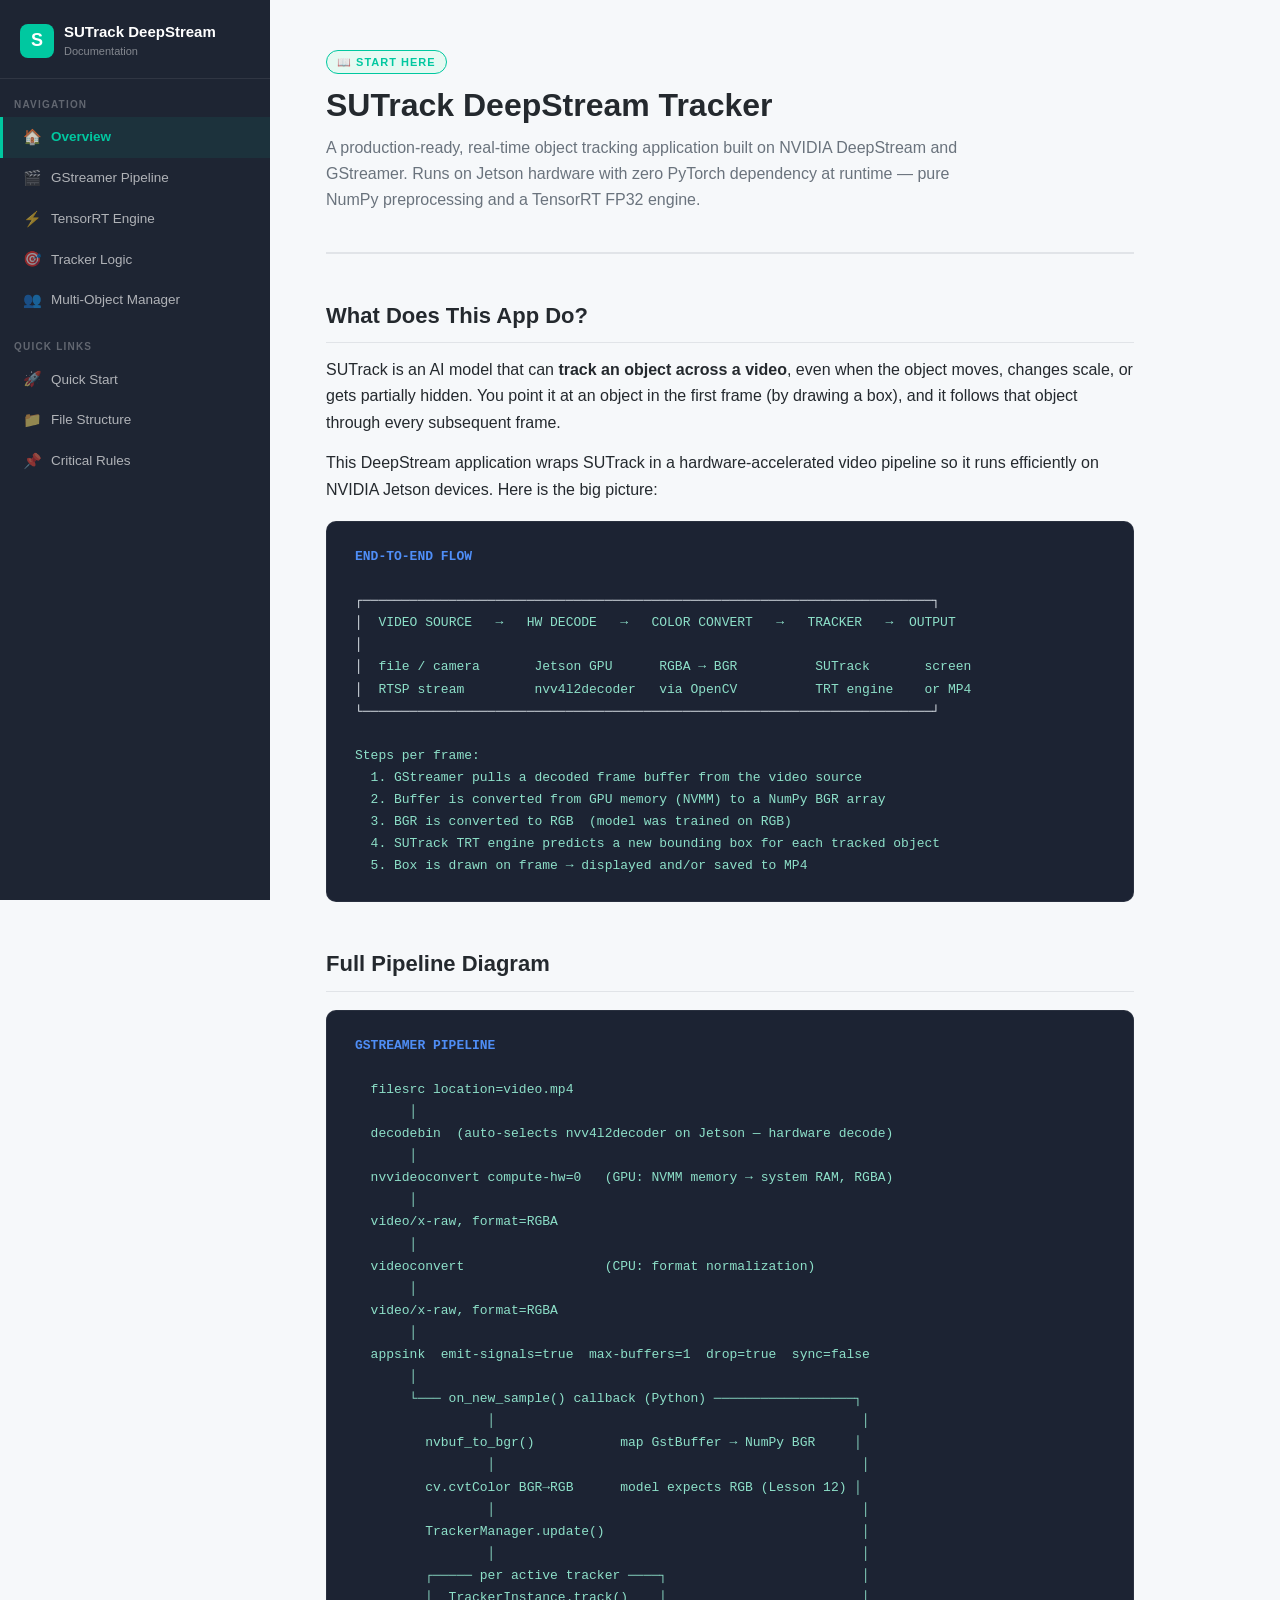
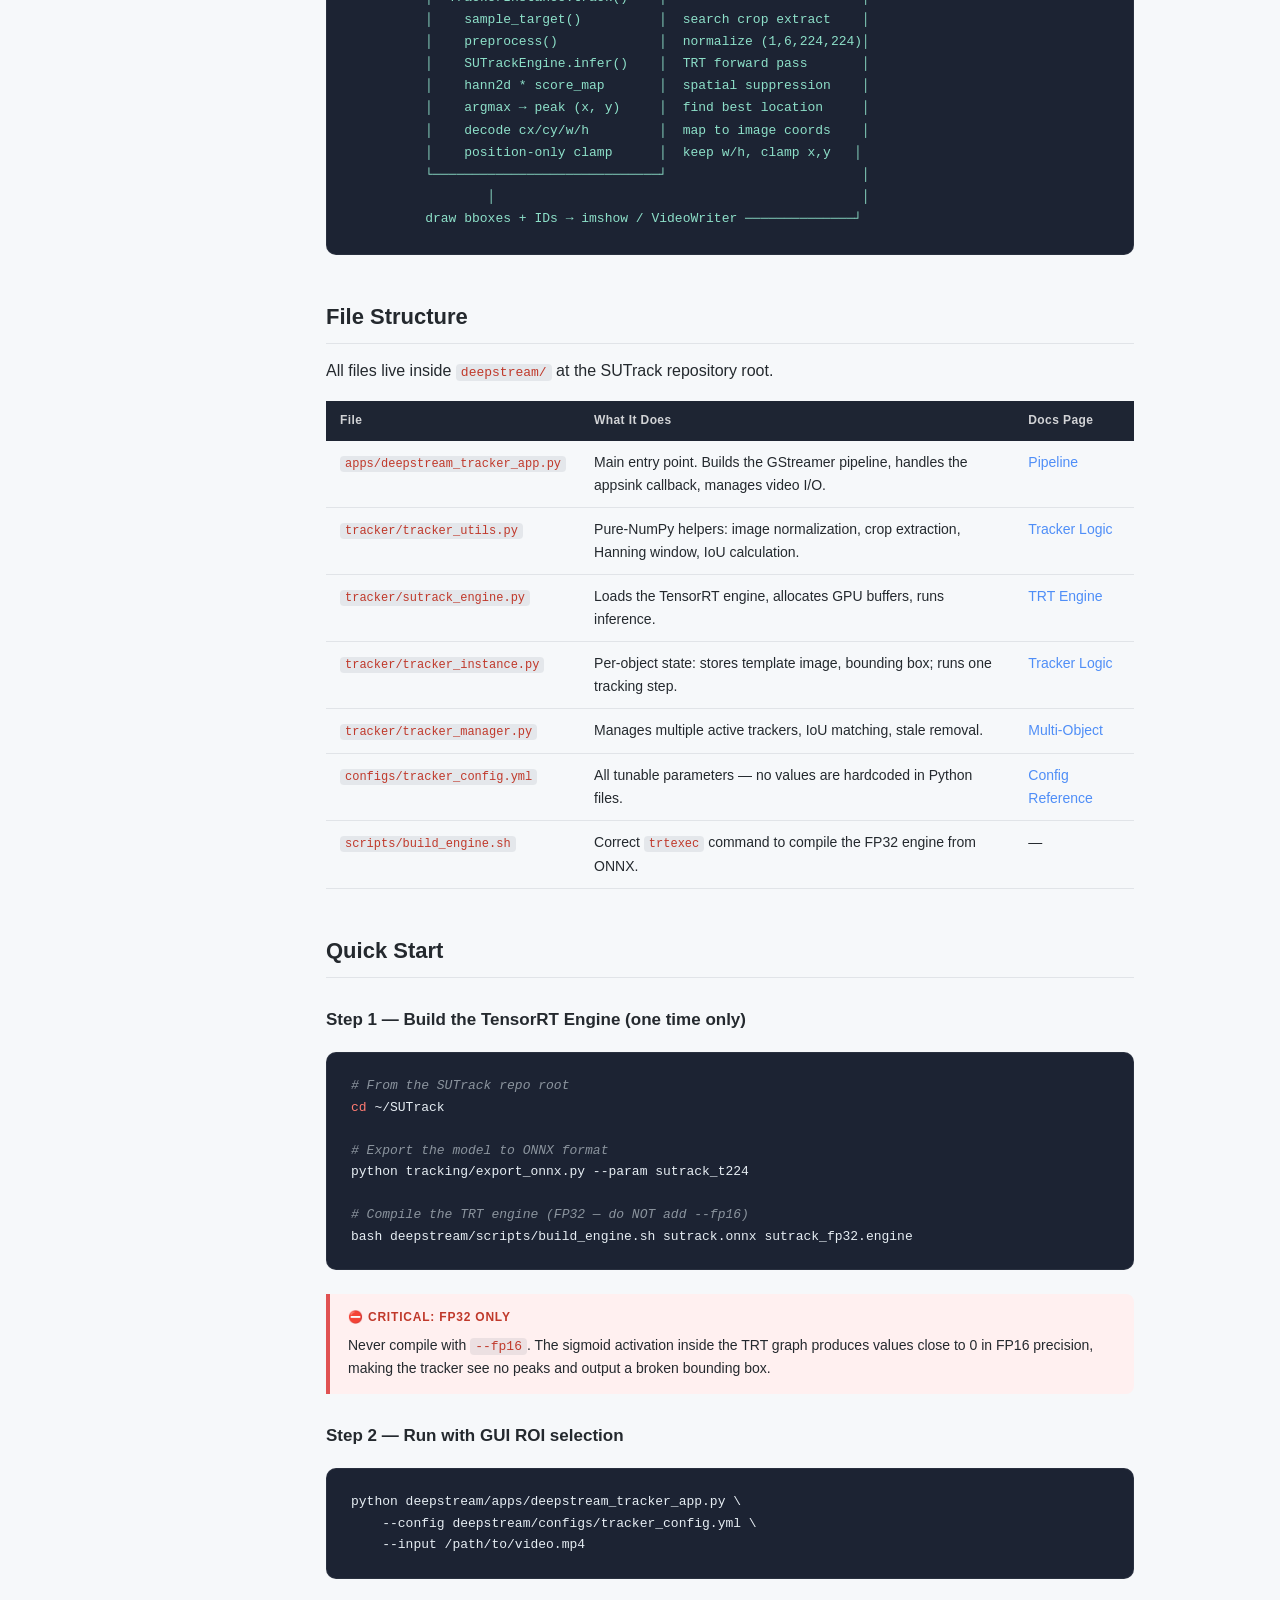
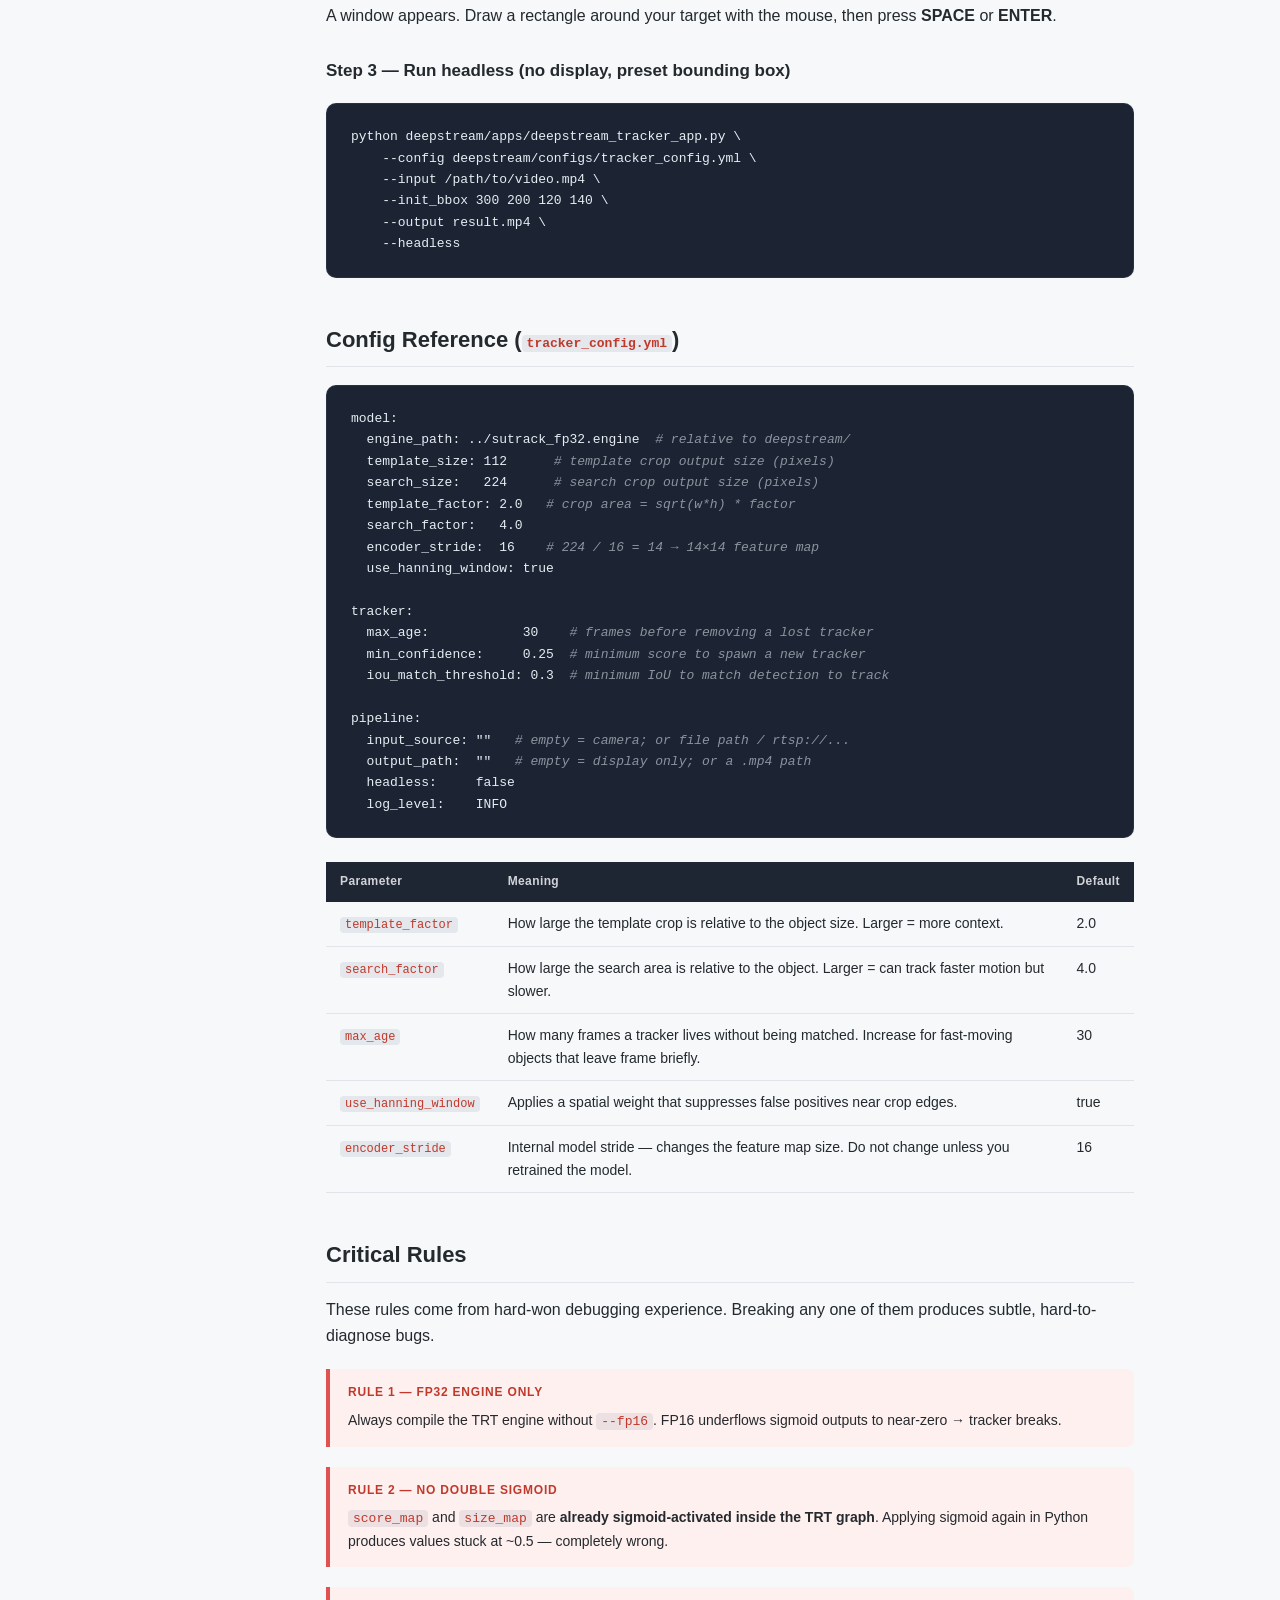
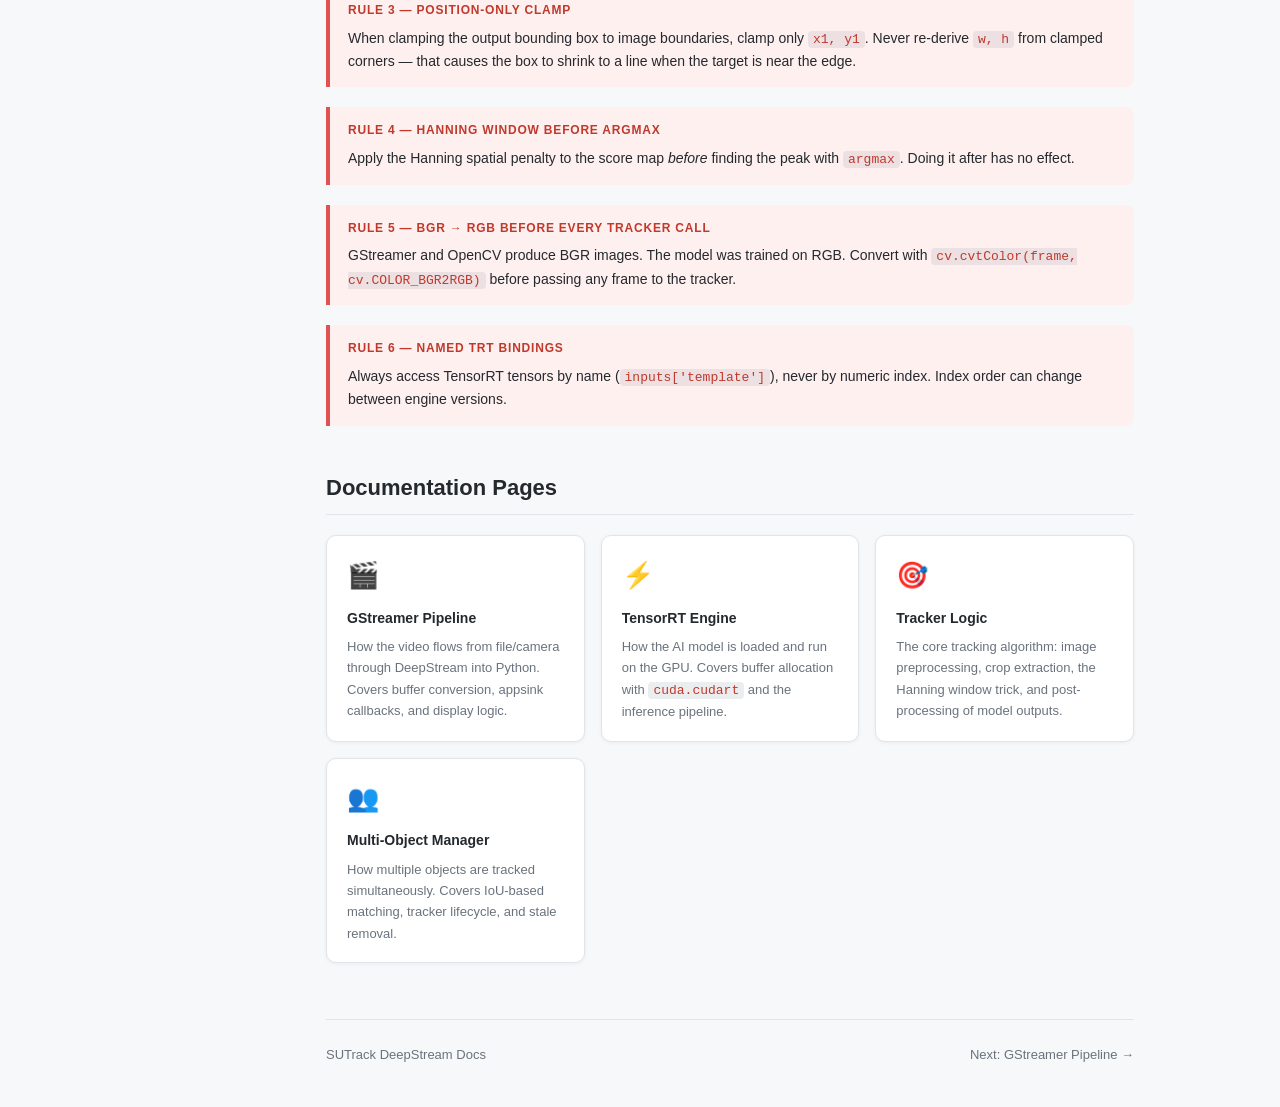
==== deepstream/docs/html/index.html @ 1df2a2ea "Initial commit" ====
<!DOCTYPE html>
<html lang="en">
<head>
  <meta charset="UTF-8" />
  <meta name="viewport" content="width=device-width, initial-scale=1.0" />
  <title>Overview — SUTrack DeepStream Docs</title>
  <link rel="stylesheet" href="style.css" />
</head>
<body>

<!-- ═══════════════════════════════════════════════════════ SIDEBAR -->
<aside class="sidebar">
  <a class="sidebar-logo" href="index.html">
    <div class="logo-icon">S</div>
    <div>
      <div class="logo-text">SUTrack DeepStream</div>
      <div class="logo-sub">Documentation</div>
    </div>
  </a>

  <div class="sidebar-section">Navigation</div>
  <nav>
    <a href="index.html" class="active">
      <span class="nav-icon">🏠</span> Overview
    </a>
    <a href="pipeline.html">
      <span class="nav-icon">🎬</span> GStreamer Pipeline
    </a>
    <a href="engine.html">
      <span class="nav-icon">⚡</span> TensorRT Engine
    </a>
    <a href="tracker-logic.html">
      <span class="nav-icon">🎯</span> Tracker Logic
    </a>
    <a href="multi-object.html">
      <span class="nav-icon">👥</span> Multi-Object Manager
    </a>
  </nav>

  <div class="sidebar-section">Quick Links</div>
  <nav>
    <a href="index.html#quickstart"><span class="nav-icon">🚀</span> Quick Start</a>
    <a href="index.html#files"><span class="nav-icon">📁</span> File Structure</a>
    <a href="index.html#rules"><span class="nav-icon">📌</span> Critical Rules</a>
  </nav>
</aside>

<!-- ═══════════════════════════════════════════════════════ CONTENT -->
<main class="content">

  <div class="page-header">
    <div class="page-badge">📖 Start Here</div>
    <h1>SUTrack DeepStream Tracker</h1>
    <p>
      A production-ready, real-time object tracking application built on NVIDIA DeepStream
      and GStreamer. Runs on Jetson hardware with zero PyTorch dependency at runtime —
      pure NumPy preprocessing and a TensorRT FP32 engine.
    </p>
  </div>

  <!-- ── What Does It Do ───────────────────────────────── -->
  <h2>What Does This App Do?</h2>
  <p>
    SUTrack is an AI model that can <strong>track an object across a video</strong>, even when
    the object moves, changes scale, or gets partially hidden. You point it at an object in the
    first frame (by drawing a box), and it follows that object through every subsequent frame.
  </p>
  <p>
    This DeepStream application wraps SUTrack in a hardware-accelerated video pipeline so it
    runs efficiently on NVIDIA Jetson devices. Here is the big picture:
  </p>

  <div class="diagram"><span class="d-title">END-TO-END FLOW</span>

<span class="d-arrow">┌─────────────────────────────────────────────────────────────────────────┐</span>
<span class="d-arrow">│</span>  VIDEO SOURCE   →   HW DECODE   →   COLOR CONVERT   →   TRACKER   →  OUTPUT
<span class="d-arrow">│</span>
<span class="d-arrow">│</span>  file / camera       Jetson GPU      RGBA → BGR          SUTrack       screen
<span class="d-arrow">│</span>  RTSP stream         nvv4l2decoder   via OpenCV          TRT engine    or MP4
<span class="d-arrow">└─────────────────────────────────────────────────────────────────────────┘</span>

Steps per frame:
  1. GStreamer pulls a decoded frame buffer from the video source
  2. Buffer is converted from GPU memory (NVMM) to a NumPy BGR array
  3. BGR is converted to RGB  (model was trained on RGB)
  4. SUTrack TRT engine predicts a new bounding box for each tracked object
  5. Box is drawn on frame → displayed and/or saved to MP4</div>

  <!-- ── Pipeline Diagram ──────────────────────────────── -->
  <h2>Full Pipeline Diagram</h2>
  <div class="diagram"><span class="d-title">GSTREAMER PIPELINE</span>

  filesrc location=video.mp4
       │
  decodebin  (auto-selects nvv4l2decoder on Jetson — hardware decode)
       │
  nvvideoconvert compute-hw=0   (GPU: NVMM memory → system RAM, RGBA)
       │
  video/x-raw, format=RGBA
       │
  videoconvert                  (CPU: format normalization)
       │
  video/x-raw, format=RGBA
       │
  appsink  emit-signals=true  max-buffers=1  drop=true  sync=false
       │
       └─── on_new_sample() callback (Python) ──────────────────┐
                 │                                               │
         nvbuf_to_bgr()           map GstBuffer → NumPy BGR     │
                 │                                               │
         cv.cvtColor BGR→RGB      model expects RGB (Lesson 12) │
                 │                                               │
         TrackerManager.update()                                 │
                 │                                               │
         ┌───── per active tracker ────┐                         │
         │  TrackerInstance.track()    │                         │
         │    sample_target()          │  search crop extract    │
         │    preprocess()             │  normalize (1,6,224,224)│
         │    SUTrackEngine.infer()    │  TRT forward pass       │
         │    hann2d * score_map       │  spatial suppression    │
         │    argmax → peak (x, y)     │  find best location     │
         │    decode cx/cy/w/h         │  map to image coords    │
         │    position-only clamp      │  keep w/h, clamp x,y   │
         └─────────────────────────────┘                         │
                 │                                               │
         draw bboxes + IDs → imshow / VideoWriter ──────────────┘</div>

  <!-- ── File Structure ────────────────────────────────── -->
  <h2 id="files">File Structure</h2>
  <p>All files live inside <code>deepstream/</code> at the SUTrack repository root.</p>

  <table>
    <thead>
      <tr>
        <th>File</th>
        <th>What It Does</th>
        <th>Docs Page</th>
      </tr>
    </thead>
    <tbody>
      <tr>
        <td><code>apps/deepstream_tracker_app.py</code></td>
        <td>Main entry point. Builds the GStreamer pipeline, handles the appsink callback, manages video I/O.</td>
        <td><a href="pipeline.html">Pipeline</a></td>
      </tr>
      <tr>
        <td><code>tracker/tracker_utils.py</code></td>
        <td>Pure-NumPy helpers: image normalization, crop extraction, Hanning window, IoU calculation.</td>
        <td><a href="tracker-logic.html">Tracker Logic</a></td>
      </tr>
      <tr>
        <td><code>tracker/sutrack_engine.py</code></td>
        <td>Loads the TensorRT engine, allocates GPU buffers, runs inference.</td>
        <td><a href="engine.html">TRT Engine</a></td>
      </tr>
      <tr>
        <td><code>tracker/tracker_instance.py</code></td>
        <td>Per-object state: stores template image, bounding box; runs one tracking step.</td>
        <td><a href="tracker-logic.html#instance">Tracker Logic</a></td>
      </tr>
      <tr>
        <td><code>tracker/tracker_manager.py</code></td>
        <td>Manages multiple active trackers, IoU matching, stale removal.</td>
        <td><a href="multi-object.html">Multi-Object</a></td>
      </tr>
      <tr>
        <td><code>configs/tracker_config.yml</code></td>
        <td>All tunable parameters — no values are hardcoded in Python files.</td>
        <td><a href="index.html#config">Config Reference</a></td>
      </tr>
      <tr>
        <td><code>scripts/build_engine.sh</code></td>
        <td>Correct <code>trtexec</code> command to compile the FP32 engine from ONNX.</td>
        <td>—</td>
      </tr>
    </tbody>
  </table>

  <!-- ── Quick Start ───────────────────────────────────── -->
  <h2 id="quickstart">Quick Start</h2>

  <h3>Step 1 — Build the TensorRT Engine (one time only)</h3>
  <pre><code><span class="cm"># From the SUTrack repo root</span>
<span class="kw">cd</span> ~/SUTrack

<span class="cm"># Export the model to ONNX format</span>
python tracking/export_onnx.py --param sutrack_t224

<span class="cm"># Compile the TRT engine (FP32 — do NOT add --fp16)</span>
bash deepstream/scripts/build_engine.sh sutrack.onnx sutrack_fp32.engine</code></pre>

  <div class="callout rule">
    <div class="callout-title">⛔ Critical: FP32 Only</div>
    Never compile with <code>--fp16</code>. The sigmoid activation inside the TRT graph produces
    values close to 0 in FP16 precision, making the tracker see no peaks and output a broken bounding box.
  </div>

  <h3>Step 2 — Run with GUI ROI selection</h3>
  <pre><code>python deepstream/apps/deepstream_tracker_app.py \
    --config deepstream/configs/tracker_config.yml \
    --input /path/to/video.mp4</code></pre>
  <p>A window appears. Draw a rectangle around your target with the mouse, then press <strong>SPACE</strong> or <strong>ENTER</strong>.</p>

  <h3>Step 3 — Run headless (no display, preset bounding box)</h3>
  <pre><code>python deepstream/apps/deepstream_tracker_app.py \
    --config deepstream/configs/tracker_config.yml \
    --input /path/to/video.mp4 \
    --init_bbox 300 200 120 140 \
    --output result.mp4 \
    --headless</code></pre>

  <!-- ── Config Reference ───────────────────────────────── -->
  <h2 id="config">Config Reference (<code>tracker_config.yml</code>)</h2>
  <pre><code>model:
  engine_path: ../sutrack_fp32.engine  <span class="cm"># relative to deepstream/</span>
  template_size: 112      <span class="cm"># template crop output size (pixels)</span>
  search_size:   224      <span class="cm"># search crop output size (pixels)</span>
  template_factor: 2.0   <span class="cm"># crop area = sqrt(w*h) * factor</span>
  search_factor:   4.0
  encoder_stride:  16    <span class="cm"># 224 / 16 = 14 → 14×14 feature map</span>
  use_hanning_window: true

tracker:
  max_age:            30    <span class="cm"># frames before removing a lost tracker</span>
  min_confidence:     0.25  <span class="cm"># minimum score to spawn a new tracker</span>
  iou_match_threshold: 0.3  <span class="cm"># minimum IoU to match detection to track</span>

pipeline:
  input_source: ""   <span class="cm"># empty = camera; or file path / rtsp://...</span>
  output_path:  ""   <span class="cm"># empty = display only; or a .mp4 path</span>
  headless:     false
  log_level:    INFO</code></pre>

  <table>
    <thead>
      <tr><th>Parameter</th><th>Meaning</th><th>Default</th></tr>
    </thead>
    <tbody>
      <tr><td><code>template_factor</code></td><td>How large the template crop is relative to the object size. Larger = more context.</td><td>2.0</td></tr>
      <tr><td><code>search_factor</code></td><td>How large the search area is relative to the object. Larger = can track faster motion but slower.</td><td>4.0</td></tr>
      <tr><td><code>max_age</code></td><td>How many frames a tracker lives without being matched. Increase for fast-moving objects that leave frame briefly.</td><td>30</td></tr>
      <tr><td><code>use_hanning_window</code></td><td>Applies a spatial weight that suppresses false positives near crop edges.</td><td>true</td></tr>
      <tr><td><code>encoder_stride</code></td><td>Internal model stride — changes the feature map size. Do not change unless you retrained the model.</td><td>16</td></tr>
    </tbody>
  </table>

  <!-- ── Critical Rules ────────────────────────────────── -->
  <h2 id="rules">Critical Rules</h2>
  <p>These rules come from hard-won debugging experience. Breaking any one of them produces subtle, hard-to-diagnose bugs.</p>

  <div class="callout rule">
    <div class="callout-title">Rule 1 — FP32 Engine Only</div>
    Always compile the TRT engine without <code>--fp16</code>. FP16 underflows sigmoid outputs to near-zero → tracker breaks.
  </div>
  <div class="callout rule">
    <div class="callout-title">Rule 2 — No Double Sigmoid</div>
    <code>score_map</code> and <code>size_map</code> are <strong>already sigmoid-activated inside the TRT graph</strong>. Applying sigmoid again in Python produces values stuck at ~0.5 — completely wrong.
  </div>
  <div class="callout rule">
    <div class="callout-title">Rule 3 — Position-Only Clamp</div>
    When clamping the output bounding box to image boundaries, clamp only <code>x1, y1</code>. Never re-derive <code>w, h</code> from clamped corners — that causes the box to shrink to a line when the target is near the edge.
  </div>
  <div class="callout rule">
    <div class="callout-title">Rule 4 — Hanning Window Before argmax</div>
    Apply the Hanning spatial penalty to the score map <em>before</em> finding the peak with <code>argmax</code>. Doing it after has no effect.
  </div>
  <div class="callout rule">
    <div class="callout-title">Rule 5 — BGR → RGB Before Every Tracker Call</div>
    GStreamer and OpenCV produce BGR images. The model was trained on RGB. Convert with <code>cv.cvtColor(frame, cv.COLOR_BGR2RGB)</code> before passing any frame to the tracker.
  </div>
  <div class="callout rule">
    <div class="callout-title">Rule 6 — Named TRT Bindings</div>
    Always access TensorRT tensors by name (<code>inputs['template']</code>), never by numeric index. Index order can change between engine versions.
  </div>

  <!-- ── Pages Guide ───────────────────────────────────── -->
  <h2>Documentation Pages</h2>
  <div class="card-grid">
    <a class="card" href="pipeline.html" style="text-decoration:none;color:inherit;">
      <div class="card-icon">🎬</div>
      <h4>GStreamer Pipeline</h4>
      <p>How the video flows from file/camera through DeepStream into Python. Covers buffer conversion, appsink callbacks, and display logic.</p>
    </a>
    <a class="card" href="engine.html" style="text-decoration:none;color:inherit;">
      <div class="card-icon">⚡</div>
      <h4>TensorRT Engine</h4>
      <p>How the AI model is loaded and run on the GPU. Covers buffer allocation with <code>cuda.cudart</code> and the inference pipeline.</p>
    </a>
    <a class="card" href="tracker-logic.html" style="text-decoration:none;color:inherit;">
      <div class="card-icon">🎯</div>
      <h4>Tracker Logic</h4>
      <p>The core tracking algorithm: image preprocessing, crop extraction, the Hanning window trick, and post-processing of model outputs.</p>
    </a>
    <a class="card" href="multi-object.html" style="text-decoration:none;color:inherit;">
      <div class="card-icon">👥</div>
      <h4>Multi-Object Manager</h4>
      <p>How multiple objects are tracked simultaneously. Covers IoU-based matching, tracker lifecycle, and stale removal.</p>
    </a>
  </div>

  <div class="page-footer">
    <span style="font-size:13px;color:var(--muted)">SUTrack DeepStream Docs</span>
    <div class="nav-links">
      <a href="pipeline.html">Next: GStreamer Pipeline →</a>
    </div>
  </div>

</main>
</body>
</html>
---- deepstream/docs/html/style.css ----
/* =========================================================
   SUTrack DeepStream Docs — Shared Stylesheet
   ========================================================= */

* { box-sizing: border-box; margin: 0; padding: 0; }

:root {
  --bg:        #f6f8fa;
  --sidebar-bg:#1e2533;
  --sidebar-w: 270px;
  --accent:    #00c8a0;
  --accent2:   #4f8ef7;
  --text:      #24292e;
  --muted:     #6a737d;
  --code-bg:   #1c2333;
  --code-text: #e6edf3;
  --warn-bg:   #fff8e1;
  --warn-border:#f0b429;
  --info-bg:   #e8f4fd;
  --info-border:#4f8ef7;
  --tip-bg:    #e6f9f2;
  --tip-border:#00c8a0;
  --rule-bg:   #fff0f0;
  --rule-border:#e05252;
  --border:    #e1e4e8;
  --header-h:  60px;
}

body {
  font-family: -apple-system, BlinkMacSystemFont, 'Segoe UI', Roboto, Helvetica, Arial, sans-serif;
  background: var(--bg);
  color: var(--text);
  line-height: 1.65;
  display: flex;
  min-height: 100vh;
}

/* ── Sidebar ─────────────────────────────────────────── */
.sidebar {
  width: var(--sidebar-w);
  min-height: 100vh;
  background: var(--sidebar-bg);
  position: fixed;
  top: 0; left: 0;
  overflow-y: auto;
  padding-bottom: 40px;
  z-index: 100;
}

.sidebar-logo {
  display: flex;
  align-items: center;
  gap: 10px;
  padding: 22px 20px 18px;
  border-bottom: 1px solid rgba(255,255,255,0.08);
  text-decoration: none;
}
.sidebar-logo .logo-icon {
  width: 34px; height: 34px;
  background: var(--accent);
  border-radius: 8px;
  display: grid; place-items: center;
  font-size: 18px; font-weight: 800; color: #fff;
}
.sidebar-logo .logo-text {
  color: #fff;
  font-size: 15px;
  font-weight: 600;
  line-height: 1.3;
}
.sidebar-logo .logo-sub {
  color: rgba(255,255,255,0.45);
  font-size: 11px;
  font-weight: 400;
}

.sidebar-section {
  padding: 18px 14px 4px;
  font-size: 10px;
  font-weight: 700;
  letter-spacing: 1.2px;
  text-transform: uppercase;
  color: rgba(255,255,255,0.3);
}

.sidebar nav a {
  display: flex;
  align-items: center;
  gap: 9px;
  padding: 8px 20px;
  color: rgba(255,255,255,0.65);
  text-decoration: none;
  font-size: 13.5px;
  border-left: 3px solid transparent;
  transition: all 0.15s;
}
.sidebar nav a:hover {
  color: #fff;
  background: rgba(255,255,255,0.06);
}
.sidebar nav a.active {
  color: var(--accent);
  border-left-color: var(--accent);
  background: rgba(0,200,160,0.08);
  font-weight: 600;
}
.sidebar nav a .nav-icon { font-size: 15px; opacity: 0.8; }
.sidebar nav a .nav-badge {
  margin-left: auto;
  font-size: 10px;
  background: rgba(255,255,255,0.12);
  padding: 1px 6px;
  border-radius: 10px;
  color: rgba(255,255,255,0.5);
}

/* ── Main content ────────────────────────────────────── */
.content {
  margin-left: var(--sidebar-w);
  flex: 1;
  max-width: 920px;
  padding: 48px 56px;
}

@media (max-width: 900px) {
  .sidebar { display: none; }
  .content { margin-left: 0; padding: 28px 22px; }
}

/* ── Page header ─────────────────────────────────────── */
.page-header {
  margin-bottom: 40px;
  padding-bottom: 24px;
  border-bottom: 2px solid var(--border);
}
.page-badge {
  display: inline-block;
  font-size: 11px;
  font-weight: 700;
  letter-spacing: 1px;
  text-transform: uppercase;
  color: var(--accent);
  background: var(--tip-bg);
  border: 1px solid var(--tip-border);
  padding: 2px 10px;
  border-radius: 12px;
  margin-bottom: 12px;
}
.page-header h1 {
  font-size: 32px;
  font-weight: 700;
  line-height: 1.2;
  margin-bottom: 10px;
}
.page-header p {
  color: var(--muted);
  font-size: 16px;
  max-width: 680px;
}

/* ── Section headings ─────────────────────────────────── */
h2 {
  font-size: 22px;
  font-weight: 700;
  margin: 44px 0 14px;
  padding-bottom: 8px;
  border-bottom: 1px solid var(--border);
  color: var(--text);
}
h3 {
  font-size: 17px;
  font-weight: 600;
  margin: 28px 0 10px;
  color: var(--text);
}
h4 {
  font-size: 14px;
  font-weight: 700;
  margin: 20px 0 8px;
  text-transform: uppercase;
  letter-spacing: 0.5px;
  color: var(--muted);
}

p { margin-bottom: 14px; }
ul, ol { margin: 10px 0 14px 22px; }
li { margin-bottom: 5px; }

a { color: var(--accent2); text-decoration: none; }
a:hover { text-decoration: underline; }

/* ── Code ─────────────────────────────────────────────── */
code {
  font-family: 'SF Mono', 'Consolas', 'Fira Code', monospace;
  font-size: 13px;
  background: rgba(99,110,123,0.12);
  padding: 1px 5px;
  border-radius: 4px;
  color: #c0392b;
}

pre {
  background: var(--code-bg);
  color: var(--code-text);
  border-radius: 10px;
  padding: 22px 24px;
  overflow-x: auto;
  font-size: 13px;
  line-height: 1.65;
  margin: 18px 0 24px;
  border: 1px solid rgba(255,255,255,0.06);
}
pre code {
  background: none;
  color: inherit;
  padding: 0;
  font-size: inherit;
}

/* Syntax-like highlight classes */
.kw  { color: #ff7b72; }   /* keyword */
.fn  { color: #d2a8ff; }   /* function */
.st  { color: #a5d6ff; }   /* string */
.cm  { color: #8b949e; font-style: italic; } /* comment */
.nb  { color: #79c0ff; }   /* builtin / class name */
.nu  { color: #f0883e; }   /* number */
.op  { color: #ff7b72; }   /* operator */
.dk  { color: #ffa657; }   /* decorator */

/* ── Callout boxes ───────────────────────────────────── */
.callout {
  border-left: 4px solid;
  border-radius: 0 8px 8px 0;
  padding: 14px 18px;
  margin: 20px 0;
  font-size: 14px;
}
.callout-title {
  font-weight: 700;
  font-size: 12px;
  text-transform: uppercase;
  letter-spacing: 0.8px;
  margin-bottom: 6px;
}
.callout.warn  { background: var(--warn-bg);  border-color: var(--warn-border); }
.callout.warn .callout-title { color: #c07100; }
.callout.info  { background: var(--info-bg);  border-color: var(--info-border); }
.callout.info .callout-title { color: #2a6ecc; }
.callout.tip   { background: var(--tip-bg);   border-color: var(--tip-border); }
.callout.tip .callout-title  { color: #007a5e; }
.callout.rule  { background: var(--rule-bg);  border-color: var(--rule-border); }
.callout.rule .callout-title { color: #c0392b; }

/* ── Diagram box ─────────────────────────────────────── */
.diagram {
  background: var(--code-bg);
  color: #8de0c9;
  border-radius: 10px;
  padding: 24px 28px;
  font-family: 'SF Mono', 'Consolas', monospace;
  font-size: 13px;
  line-height: 1.7;
  white-space: pre;
  overflow-x: auto;
  border: 1px solid rgba(255,255,255,0.06);
  margin: 18px 0 24px;
}
.diagram .d-title { color: #4f8ef7; font-weight: 700; }
.diagram .d-arrow { color: #e6edf3; }
.diagram .d-note  { color: #8b949e; font-style: italic; }

/* ── Tables ──────────────────────────────────────────── */
table {
  width: 100%;
  border-collapse: collapse;
  font-size: 14px;
  margin: 16px 0 24px;
}
th {
  background: var(--sidebar-bg);
  color: rgba(255,255,255,0.8);
  padding: 10px 14px;
  text-align: left;
  font-size: 12px;
  font-weight: 600;
  letter-spacing: 0.4px;
}
td {
  padding: 10px 14px;
  border-bottom: 1px solid var(--border);
  vertical-align: top;
}
tr:hover td { background: rgba(79,142,247,0.04); }
td code { font-size: 12px; }

/* ── Step cards ──────────────────────────────────────── */
.steps { display: flex; flex-direction: column; gap: 0; margin: 20px 0 28px; }
.step {
  display: flex;
  gap: 18px;
  padding: 18px 0;
  border-bottom: 1px solid var(--border);
}
.step:last-child { border-bottom: none; }
.step-num {
  width: 32px; height: 32px;
  min-width: 32px;
  background: var(--accent);
  color: #fff;
  border-radius: 50%;
  display: grid; place-items: center;
  font-weight: 700; font-size: 14px;
  margin-top: 2px;
}
.step-body h4 { margin-top: 0; color: var(--text); font-size: 15px; text-transform: none; letter-spacing: 0; }

/* ── File pills ──────────────────────────────────────── */
.file-pill {
  display: inline-flex;
  align-items: center;
  gap: 6px;
  background: var(--code-bg);
  color: var(--accent);
  padding: 4px 12px;
  border-radius: 20px;
  font-family: monospace;
  font-size: 12px;
  border: 1px solid rgba(0,200,160,0.25);
  margin: 3px;
}

/* ── Grid cards ──────────────────────────────────────── */
.card-grid {
  display: grid;
  grid-template-columns: repeat(auto-fill, minmax(250px, 1fr));
  gap: 16px;
  margin: 20px 0 28px;
}
.card {
  background: #fff;
  border: 1px solid var(--border);
  border-radius: 10px;
  padding: 18px 20px;
  box-shadow: 0 1px 4px rgba(0,0,0,0.05);
}
.card-icon { font-size: 26px; margin-bottom: 10px; }
.card h4 { margin: 0 0 6px; font-size: 14px; text-transform: none; letter-spacing: 0; color: var(--text); }
.card p { font-size: 13px; color: var(--muted); margin: 0; }

/* ── Footer ──────────────────────────────────────────── */
.page-footer {
  margin-top: 56px;
  padding-top: 24px;
  border-top: 1px solid var(--border);
  display: flex;
  justify-content: space-between;
  align-items: center;
  flex-wrap: wrap;
  gap: 12px;
}
.page-footer .nav-links { display: flex; gap: 14px; }
.page-footer a {
  font-size: 13px;
  color: var(--muted);
  display: flex; align-items: center; gap: 5px;
}
.page-footer a:hover { color: var(--accent); }
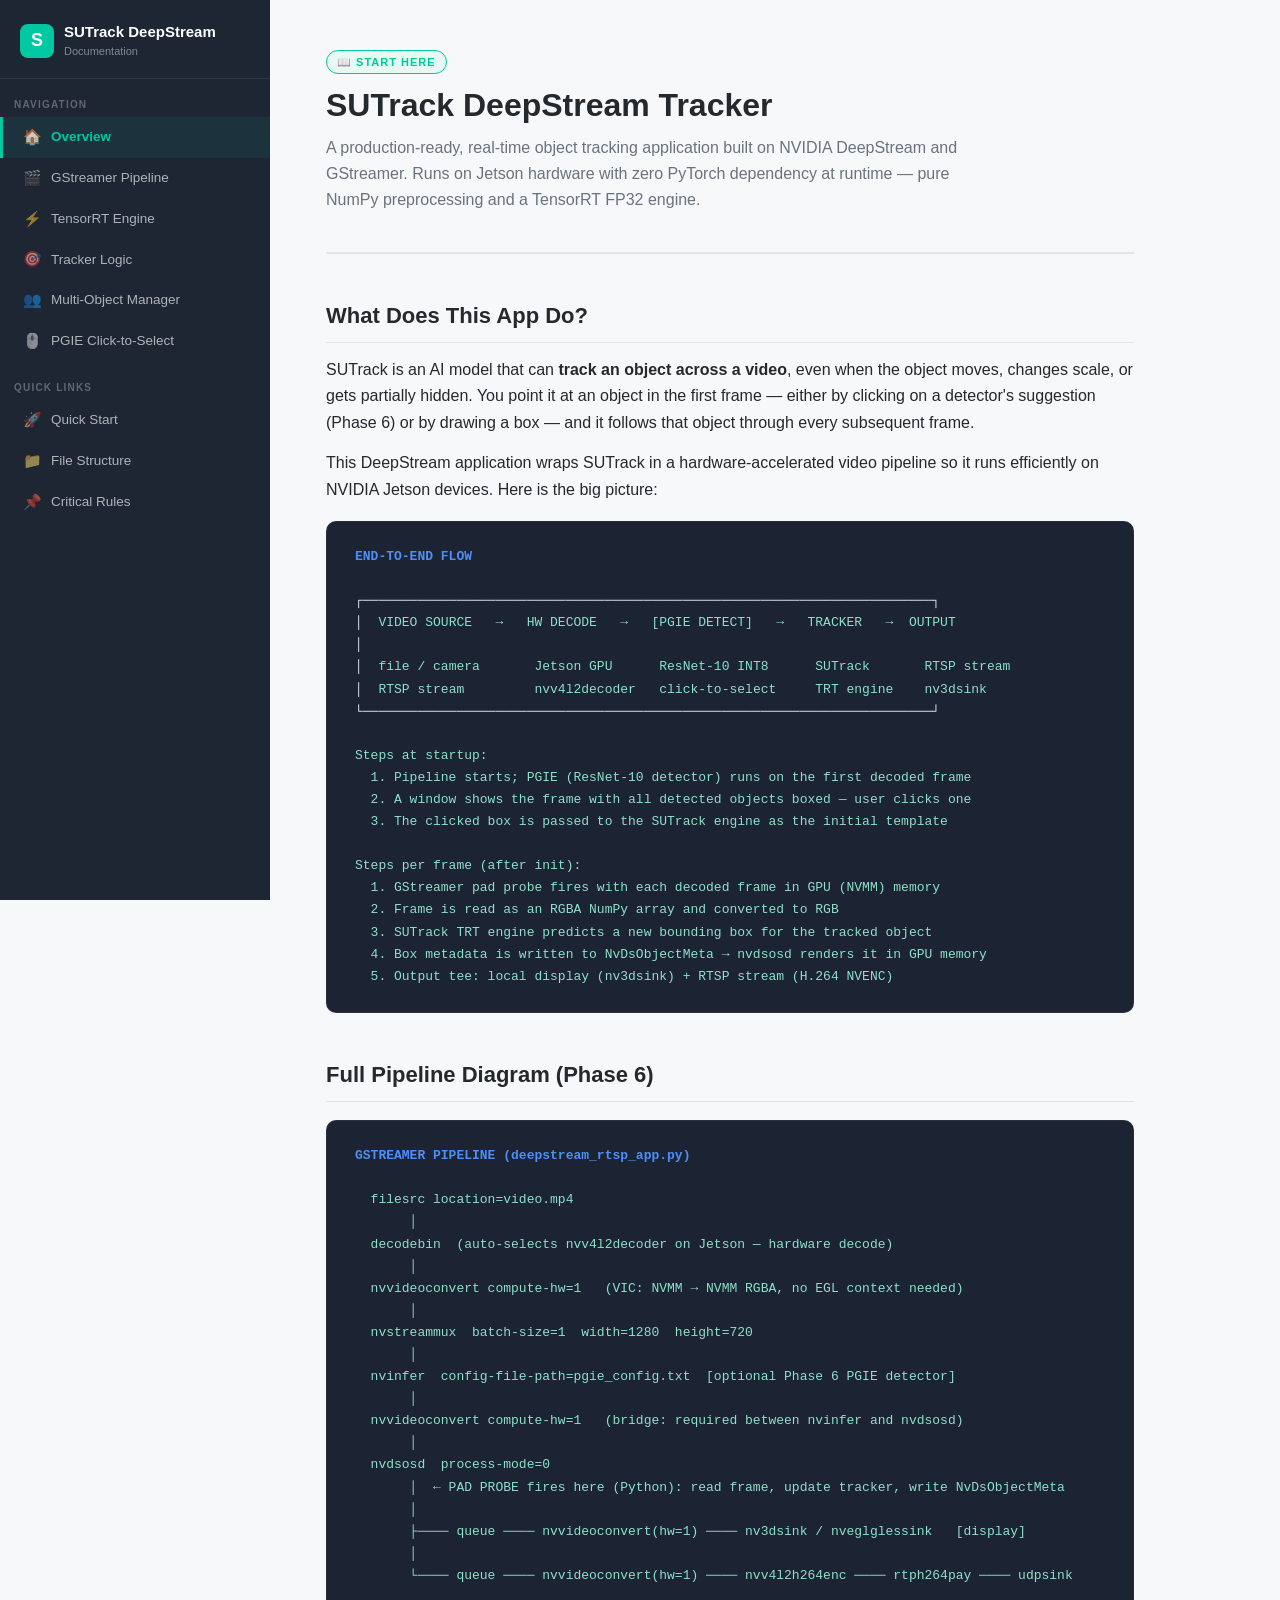
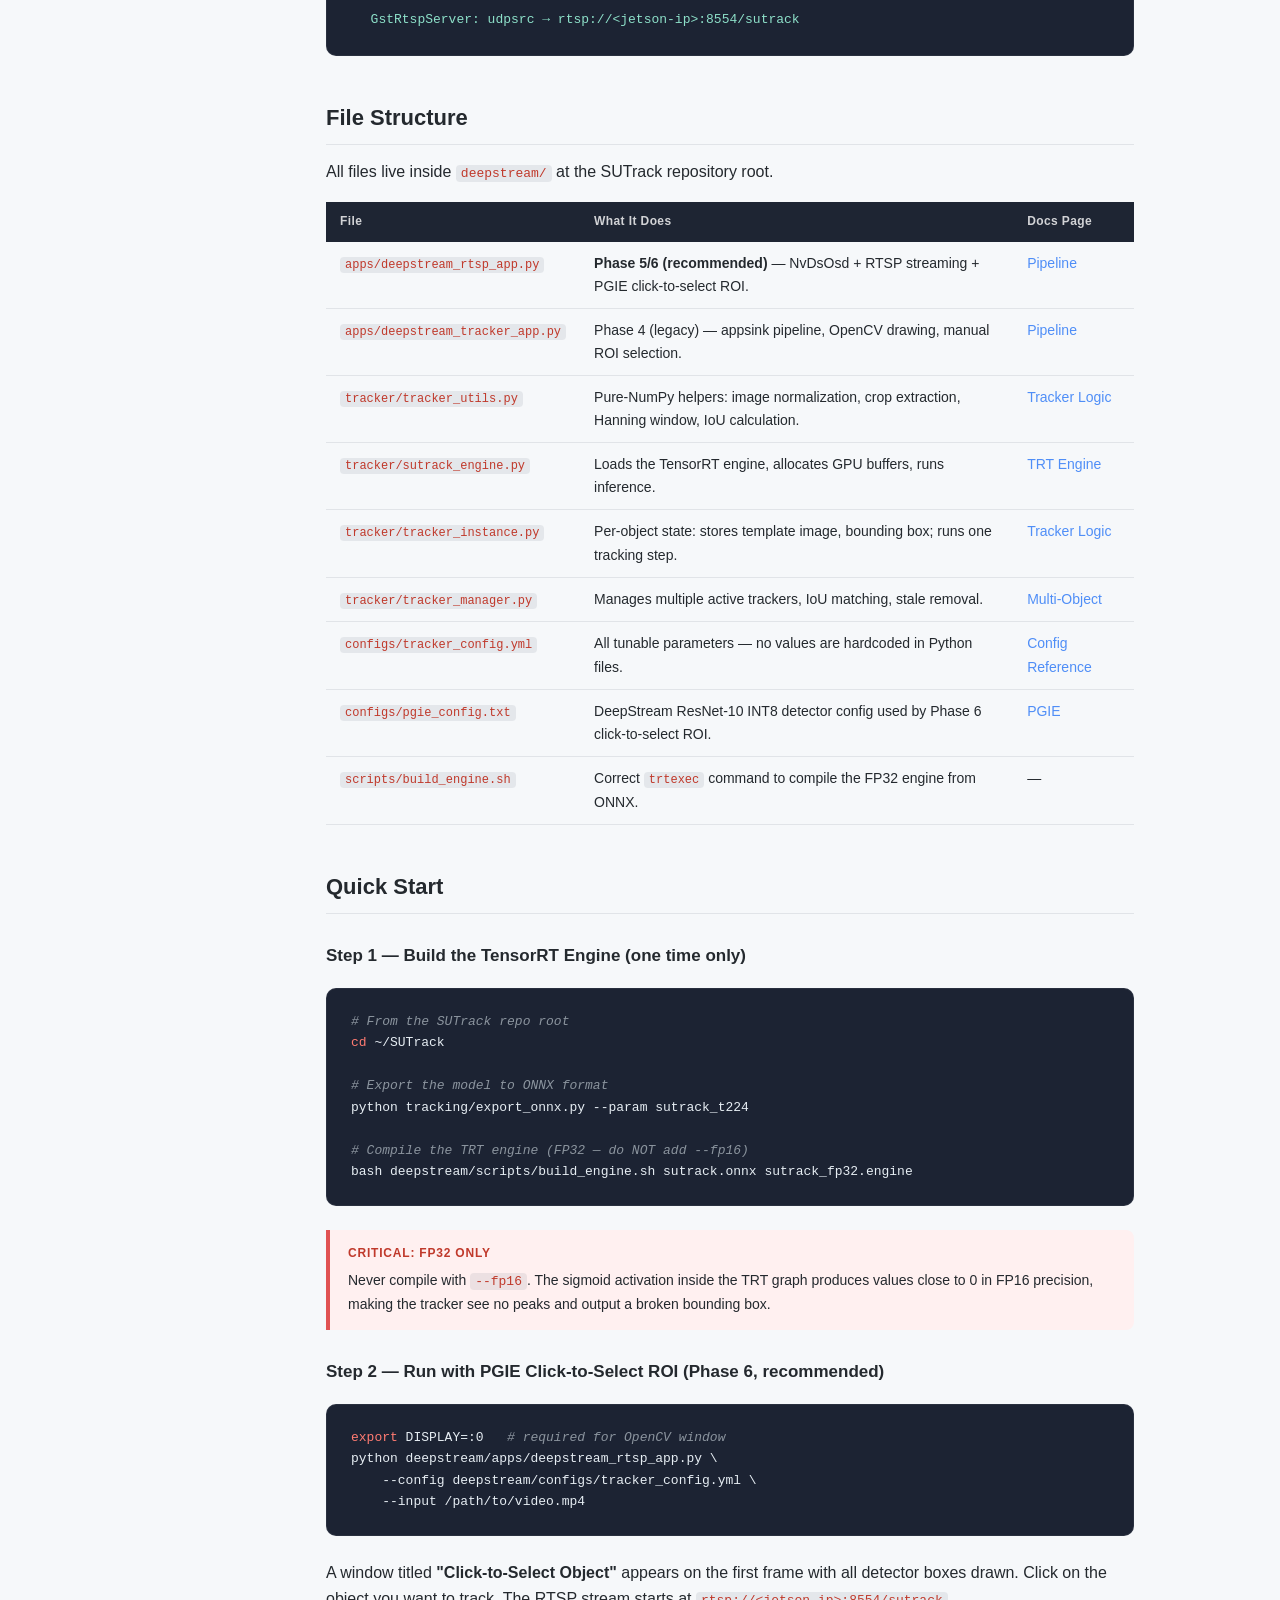
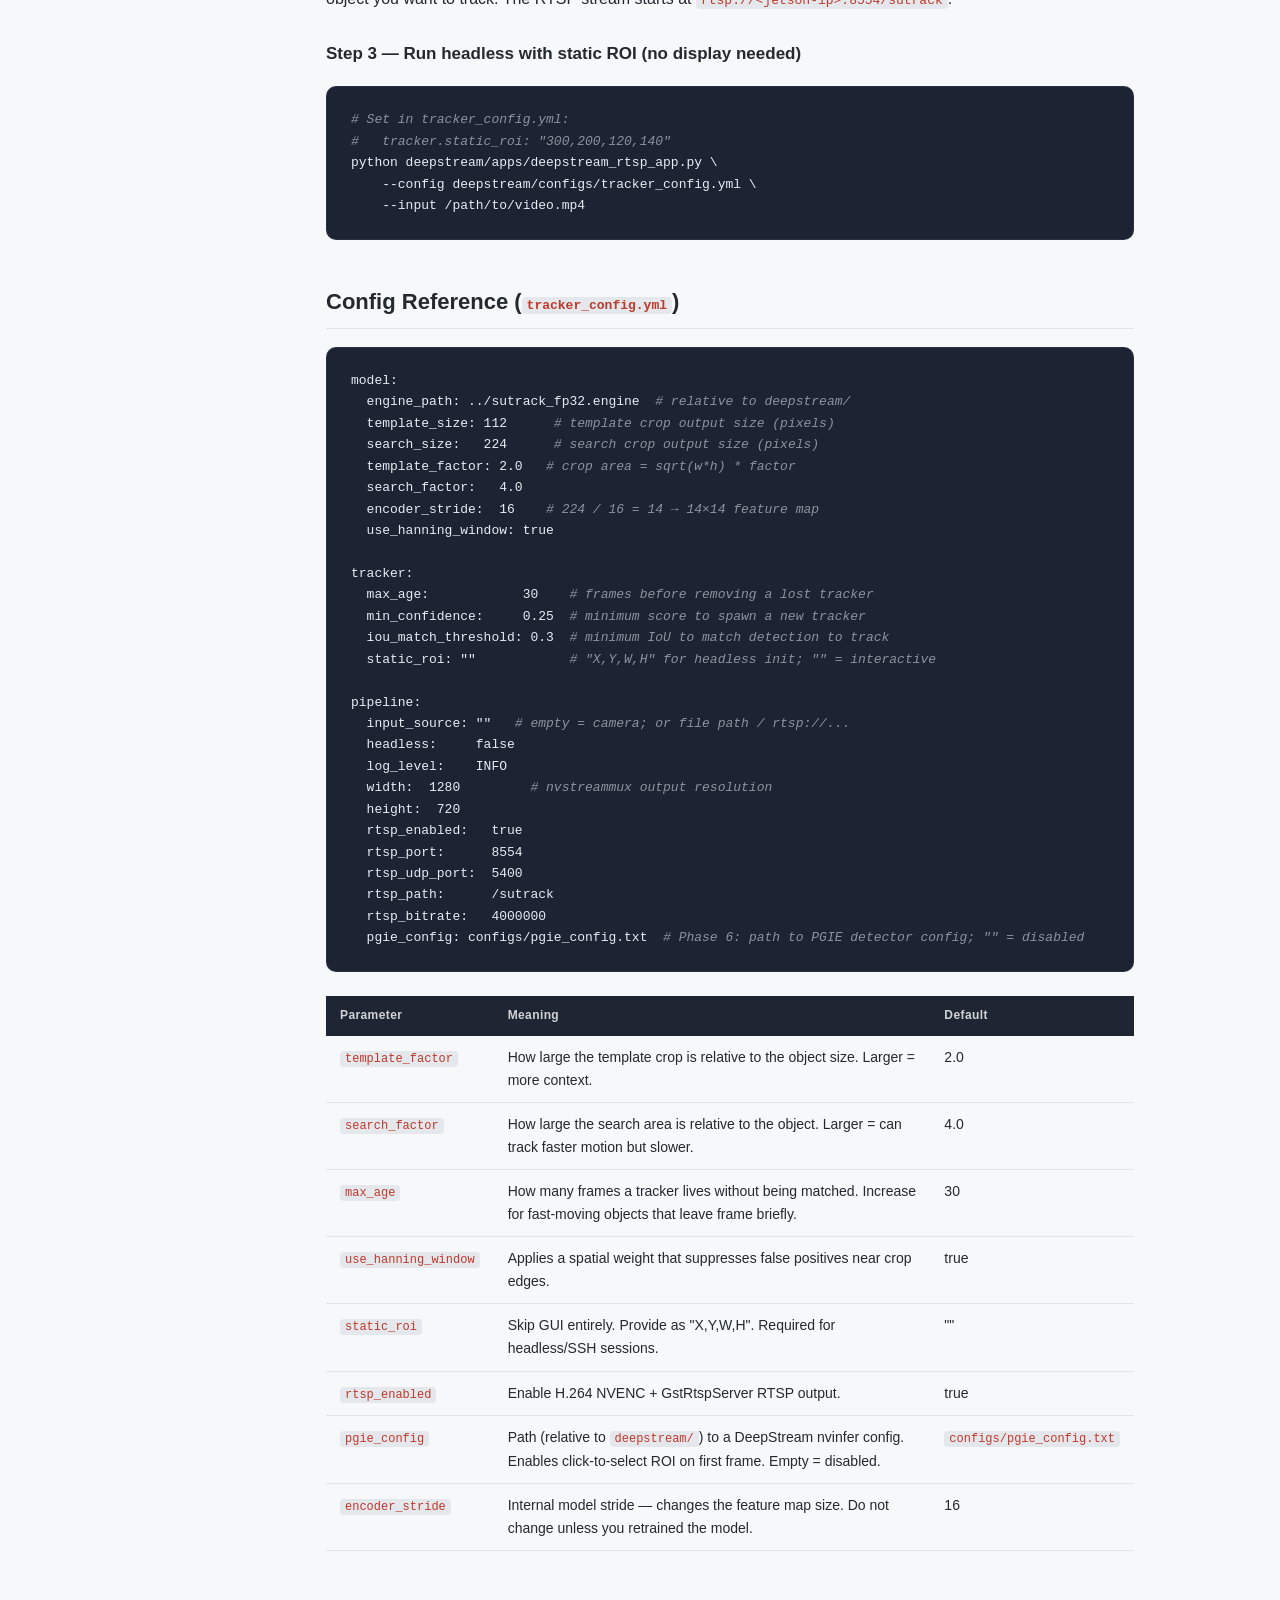
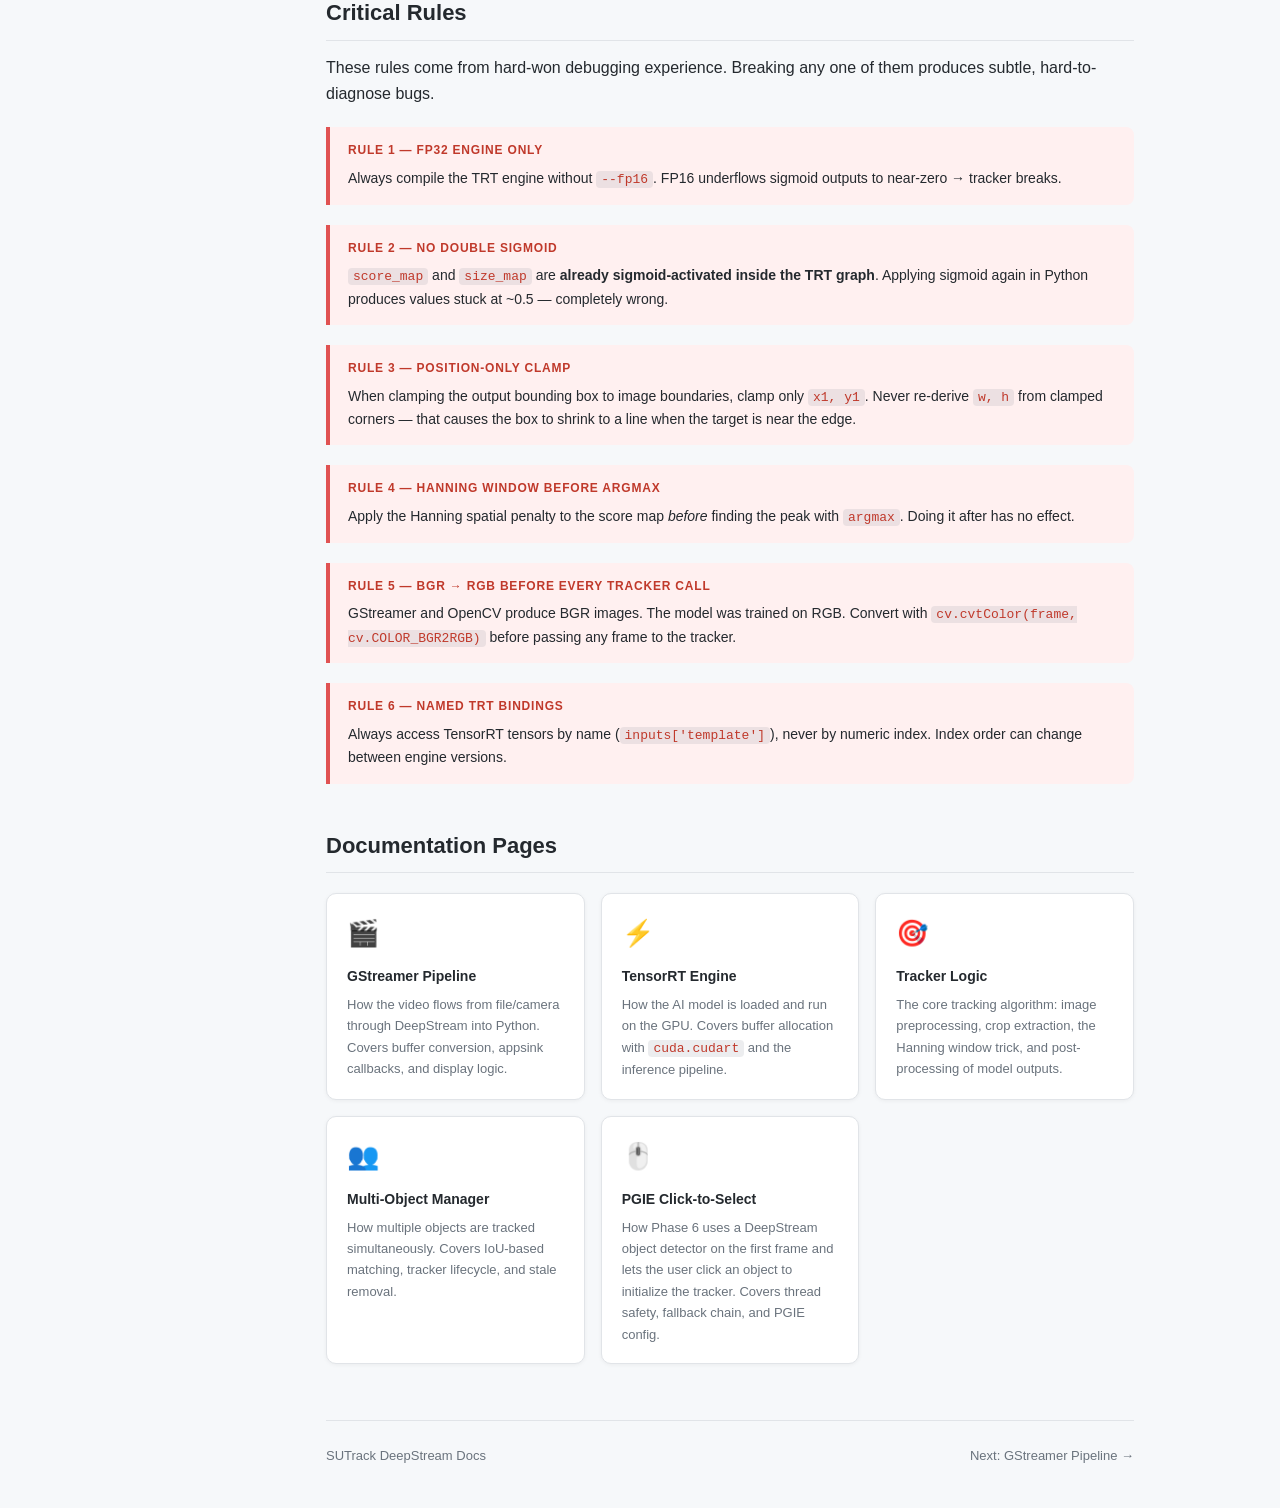
==== commit 5027f633: "feat: Primary Object Detector with click based selection" ====
--- a/deepstream/docs/html/index.html
+++ b/deepstream/docs/html/index.html
@@ -35,6 +35,9 @@
     <a href="multi-object.html">
       <span class="nav-icon">👥</span> Multi-Object Manager
     </a>
+    <a href="pgie.html">
+      <span class="nav-icon">🖱️</span> PGIE Click-to-Select
+    </a>
   </nav>
 
   <div class="sidebar-section">Quick Links</div>
@@ -63,7 +66,8 @@
   <p>
     SUTrack is an AI model that can <strong>track an object across a video</strong>, even when
     the object moves, changes scale, or gets partially hidden. You point it at an object in the
-    first frame (by drawing a box), and it follows that object through every subsequent frame.
+    first frame — either by clicking on a detector's suggestion (Phase 6) or by drawing a box —
+    and it follows that object through every subsequent frame.
   </p>
   <p>
     This DeepStream application wraps SUTrack in a hardware-accelerated video pipeline so it
@@ -73,57 +77,48 @@
   <div class="diagram"><span class="d-title">END-TO-END FLOW</span>
 
 <span class="d-arrow">┌─────────────────────────────────────────────────────────────────────────┐</span>
-<span class="d-arrow">│</span>  VIDEO SOURCE   →   HW DECODE   →   COLOR CONVERT   →   TRACKER   →  OUTPUT
+<span class="d-arrow">│</span>  VIDEO SOURCE   →   HW DECODE   →   [PGIE DETECT]   →   TRACKER   →  OUTPUT
 <span class="d-arrow">│</span>
-<span class="d-arrow">│</span>  file / camera       Jetson GPU      RGBA → BGR          SUTrack       screen
-<span class="d-arrow">│</span>  RTSP stream         nvv4l2decoder   via OpenCV          TRT engine    or MP4
+<span class="d-arrow">│</span>  file / camera       Jetson GPU      ResNet-10 INT8      SUTrack       RTSP stream
+<span class="d-arrow">│</span>  RTSP stream         nvv4l2decoder   click-to-select     TRT engine    nv3dsink
 <span class="d-arrow">└─────────────────────────────────────────────────────────────────────────┘</span>
 
-Steps per frame:
-  1. GStreamer pulls a decoded frame buffer from the video source
-  2. Buffer is converted from GPU memory (NVMM) to a NumPy BGR array
-  3. BGR is converted to RGB  (model was trained on RGB)
-  4. SUTrack TRT engine predicts a new bounding box for each tracked object
-  5. Box is drawn on frame → displayed and/or saved to MP4</div>
+Steps at startup:
+  1. Pipeline starts; PGIE (ResNet-10 detector) runs on the first decoded frame
+  2. A window shows the frame with all detected objects boxed — user clicks one
+  3. The clicked box is passed to the SUTrack engine as the initial template
+
+Steps per frame (after init):
+  1. GStreamer pad probe fires with each decoded frame in GPU (NVMM) memory
+  2. Frame is read as an RGBA NumPy array and converted to RGB
+  3. SUTrack TRT engine predicts a new bounding box for the tracked object
+  4. Box metadata is written to NvDsObjectMeta → nvdsosd renders it in GPU memory
+  5. Output tee: local display (nv3dsink) + RTSP stream (H.264 NVENC)</div>
 
   <!-- ── Pipeline Diagram ──────────────────────────────── -->
-  <h2>Full Pipeline Diagram</h2>
-  <div class="diagram"><span class="d-title">GSTREAMER PIPELINE</span>
+  <h2>Full Pipeline Diagram (Phase 6)</h2>
+  <div class="diagram"><span class="d-title">GSTREAMER PIPELINE (deepstream_rtsp_app.py)</span>
 
   filesrc location=video.mp4
        │
   decodebin  (auto-selects nvv4l2decoder on Jetson — hardware decode)
        │
-  nvvideoconvert compute-hw=0   (GPU: NVMM memory → system RAM, RGBA)
-       │
-  video/x-raw, format=RGBA
-       │
-  videoconvert                  (CPU: format normalization)
-       │
-  video/x-raw, format=RGBA
-       │
-  appsink  emit-signals=true  max-buffers=1  drop=true  sync=false
-       │
-       └─── on_new_sample() callback (Python) ──────────────────┐
-                 │                                               │
-         nvbuf_to_bgr()           map GstBuffer → NumPy BGR     │
-                 │                                               │
-         cv.cvtColor BGR→RGB      model expects RGB (Lesson 12) │
-                 │                                               │
-         TrackerManager.update()                                 │
-                 │                                               │
-         ┌───── per active tracker ────┐                         │
-         │  TrackerInstance.track()    │                         │
-         │    sample_target()          │  search crop extract    │
-         │    preprocess()             │  normalize (1,6,224,224)│
-         │    SUTrackEngine.infer()    │  TRT forward pass       │
-         │    hann2d * score_map       │  spatial suppression    │
-         │    argmax → peak (x, y)     │  find best location     │
-         │    decode cx/cy/w/h         │  map to image coords    │
-         │    position-only clamp      │  keep w/h, clamp x,y   │
-         └─────────────────────────────┘                         │
-                 │                                               │
-         draw bboxes + IDs → imshow / VideoWriter ──────────────┘</div>
+  nvvideoconvert compute-hw=1   (VIC: NVMM → NVMM RGBA, no EGL context needed)
+       │
+  nvstreammux  batch-size=1  width=1280  height=720
+       │
+  nvinfer  config-file-path=pgie_config.txt  [optional Phase 6 PGIE detector]
+       │
+  nvvideoconvert compute-hw=1   (bridge: required between nvinfer and nvdsosd)
+       │
+  nvdsosd  process-mode=0
+       │  ← PAD PROBE fires here (Python): read frame, update tracker, write NvDsObjectMeta
+       │
+       ├──── queue ──── nvvideoconvert(hw=1) ──── nv3dsink / nveglglessink   [display]
+       │
+       └──── queue ──── nvvideoconvert(hw=1) ──── nvv4l2h264enc ──── rtph264pay ──── udpsink
+
+  GstRtspServer: udpsrc → rtsp://&lt;jetson-ip&gt;:8554/sutrack</div>
 
   <!-- ── File Structure ────────────────────────────────── -->
   <h2 id="files">File Structure</h2>
@@ -139,8 +134,13 @@
     </thead>
     <tbody>
       <tr>
+        <td><code>apps/deepstream_rtsp_app.py</code></td>
+        <td><strong>Phase 5/6 (recommended)</strong> — NvDsOsd + RTSP streaming + PGIE click-to-select ROI.</td>
+        <td><a href="pipeline.html">Pipeline</a></td>
+      </tr>
+      <tr>
         <td><code>apps/deepstream_tracker_app.py</code></td>
-        <td>Main entry point. Builds the GStreamer pipeline, handles the appsink callback, manages video I/O.</td>
+        <td>Phase 4 (legacy) — appsink pipeline, OpenCV drawing, manual ROI selection.</td>
         <td><a href="pipeline.html">Pipeline</a></td>
       </tr>
       <tr>
@@ -169,6 +169,11 @@
         <td><a href="index.html#config">Config Reference</a></td>
       </tr>
       <tr>
+        <td><code>configs/pgie_config.txt</code></td>
+        <td>DeepStream ResNet-10 INT8 detector config used by Phase 6 click-to-select ROI.</td>
+        <td><a href="pgie.html">PGIE</a></td>
+      </tr>
+      <tr>
         <td><code>scripts/build_engine.sh</code></td>
         <td>Correct <code>trtexec</code> command to compile the FP32 engine from ONNX.</td>
         <td>—</td>
@@ -190,24 +195,28 @@
 bash deepstream/scripts/build_engine.sh sutrack.onnx sutrack_fp32.engine</code></pre>
 
   <div class="callout rule">
-    <div class="callout-title">⛔ Critical: FP32 Only</div>
+    <div class="callout-title">Critical: FP32 Only</div>
     Never compile with <code>--fp16</code>. The sigmoid activation inside the TRT graph produces
     values close to 0 in FP16 precision, making the tracker see no peaks and output a broken bounding box.
   </div>
 
-  <h3>Step 2 — Run with GUI ROI selection</h3>
-  <pre><code>python deepstream/apps/deepstream_tracker_app.py \
+  <h3>Step 2 — Run with PGIE Click-to-Select ROI (Phase 6, recommended)</h3>
+  <pre><code><span class="kw">export</span> DISPLAY=:0   <span class="cm"># required for OpenCV window</span>
+python deepstream/apps/deepstream_rtsp_app.py \
     --config deepstream/configs/tracker_config.yml \
     --input /path/to/video.mp4</code></pre>
-  <p>A window appears. Draw a rectangle around your target with the mouse, then press <strong>SPACE</strong> or <strong>ENTER</strong>.</p>
-
-  <h3>Step 3 — Run headless (no display, preset bounding box)</h3>
-  <pre><code>python deepstream/apps/deepstream_tracker_app.py \
+  <p>
+    A window titled <strong>"Click-to-Select Object"</strong> appears on the first frame with all
+    detector boxes drawn. Click on the object you want to track. The RTSP stream starts at
+    <code>rtsp://&lt;jetson-ip&gt;:8554/sutrack</code>.
+  </p>
+
+  <h3>Step 3 — Run headless with static ROI (no display needed)</h3>
+  <pre><code><span class="cm"># Set in tracker_config.yml:</span>
+<span class="cm">#   tracker.static_roi: "300,200,120,140"</span>
+python deepstream/apps/deepstream_rtsp_app.py \
     --config deepstream/configs/tracker_config.yml \
-    --input /path/to/video.mp4 \
-    --init_bbox 300 200 120 140 \
-    --output result.mp4 \
-    --headless</code></pre>
+    --input /path/to/video.mp4</code></pre>
 
   <!-- ── Config Reference ───────────────────────────────── -->
   <h2 id="config">Config Reference (<code>tracker_config.yml</code>)</h2>
@@ -224,12 +233,20 @@
   max_age:            30    <span class="cm"># frames before removing a lost tracker</span>
   min_confidence:     0.25  <span class="cm"># minimum score to spawn a new tracker</span>
   iou_match_threshold: 0.3  <span class="cm"># minimum IoU to match detection to track</span>
+  static_roi: ""            <span class="cm"># "X,Y,W,H" for headless init; "" = interactive</span>
 
 pipeline:
   input_source: ""   <span class="cm"># empty = camera; or file path / rtsp://...</span>
-  output_path:  ""   <span class="cm"># empty = display only; or a .mp4 path</span>
   headless:     false
-  log_level:    INFO</code></pre>
+  log_level:    INFO
+  width:  1280         <span class="cm"># nvstreammux output resolution</span>
+  height:  720
+  rtsp_enabled:   true
+  rtsp_port:      8554
+  rtsp_udp_port:  5400
+  rtsp_path:      /sutrack
+  rtsp_bitrate:   4000000
+  pgie_config: configs/pgie_config.txt  <span class="cm"># Phase 6: path to PGIE detector config; "" = disabled</span></code></pre>
 
   <table>
     <thead>
@@ -240,6 +257,9 @@
       <tr><td><code>search_factor</code></td><td>How large the search area is relative to the object. Larger = can track faster motion but slower.</td><td>4.0</td></tr>
       <tr><td><code>max_age</code></td><td>How many frames a tracker lives without being matched. Increase for fast-moving objects that leave frame briefly.</td><td>30</td></tr>
       <tr><td><code>use_hanning_window</code></td><td>Applies a spatial weight that suppresses false positives near crop edges.</td><td>true</td></tr>
+      <tr><td><code>static_roi</code></td><td>Skip GUI entirely. Provide as "X,Y,W,H". Required for headless/SSH sessions.</td><td>""</td></tr>
+      <tr><td><code>rtsp_enabled</code></td><td>Enable H.264 NVENC + GstRtspServer RTSP output.</td><td>true</td></tr>
+      <tr><td><code>pgie_config</code></td><td>Path (relative to <code>deepstream/</code>) to a DeepStream nvinfer config. Enables click-to-select ROI on first frame. Empty = disabled.</td><td><code>configs/pgie_config.txt</code></td></tr>
       <tr><td><code>encoder_stride</code></td><td>Internal model stride — changes the feature map size. Do not change unless you retrained the model.</td><td>16</td></tr>
     </tbody>
   </table>
@@ -296,6 +316,11 @@
       <h4>Multi-Object Manager</h4>
       <p>How multiple objects are tracked simultaneously. Covers IoU-based matching, tracker lifecycle, and stale removal.</p>
     </a>
+    <a class="card" href="pgie.html" style="text-decoration:none;color:inherit;">
+      <div class="card-icon">🖱️</div>
+      <h4>PGIE Click-to-Select</h4>
+      <p>How Phase 6 uses a DeepStream object detector on the first frame and lets the user click an object to initialize the tracker. Covers thread safety, fallback chain, and PGIE config.</p>
+    </a>
   </div>
 
   <div class="page-footer">
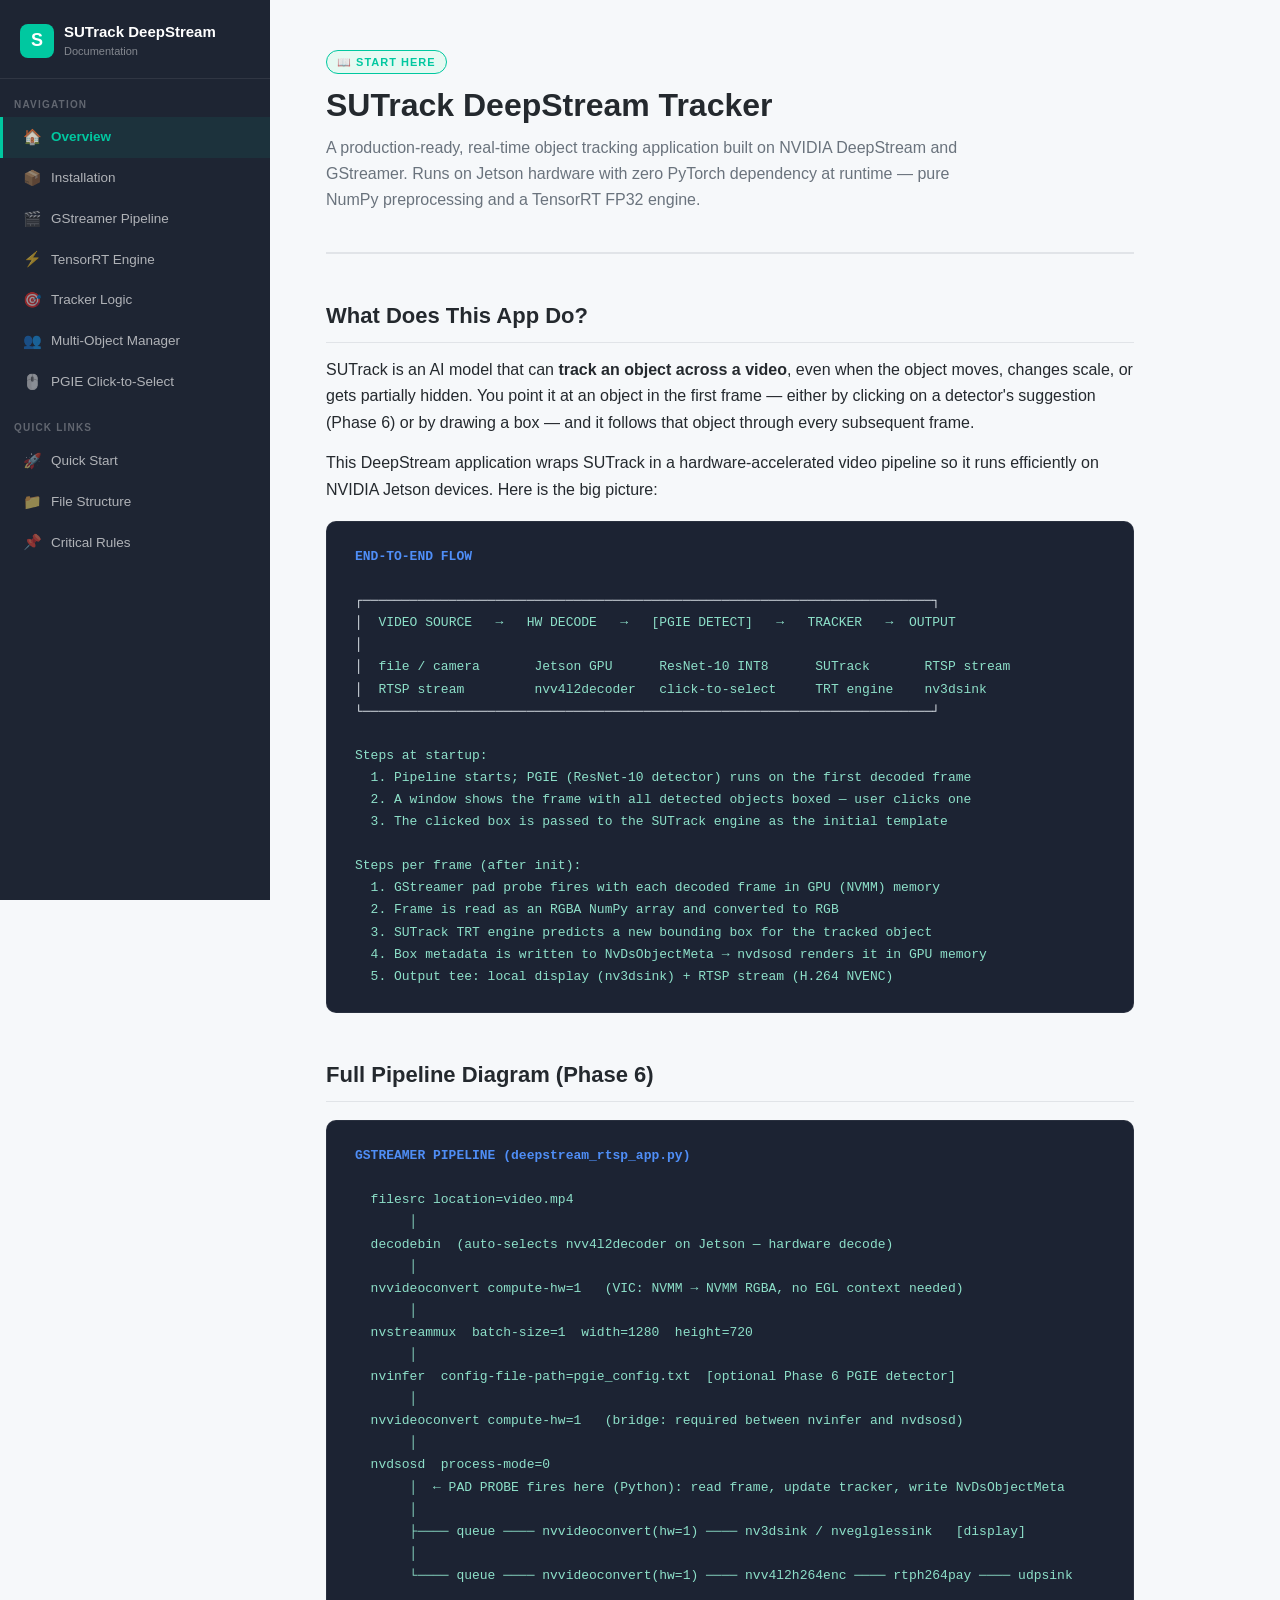
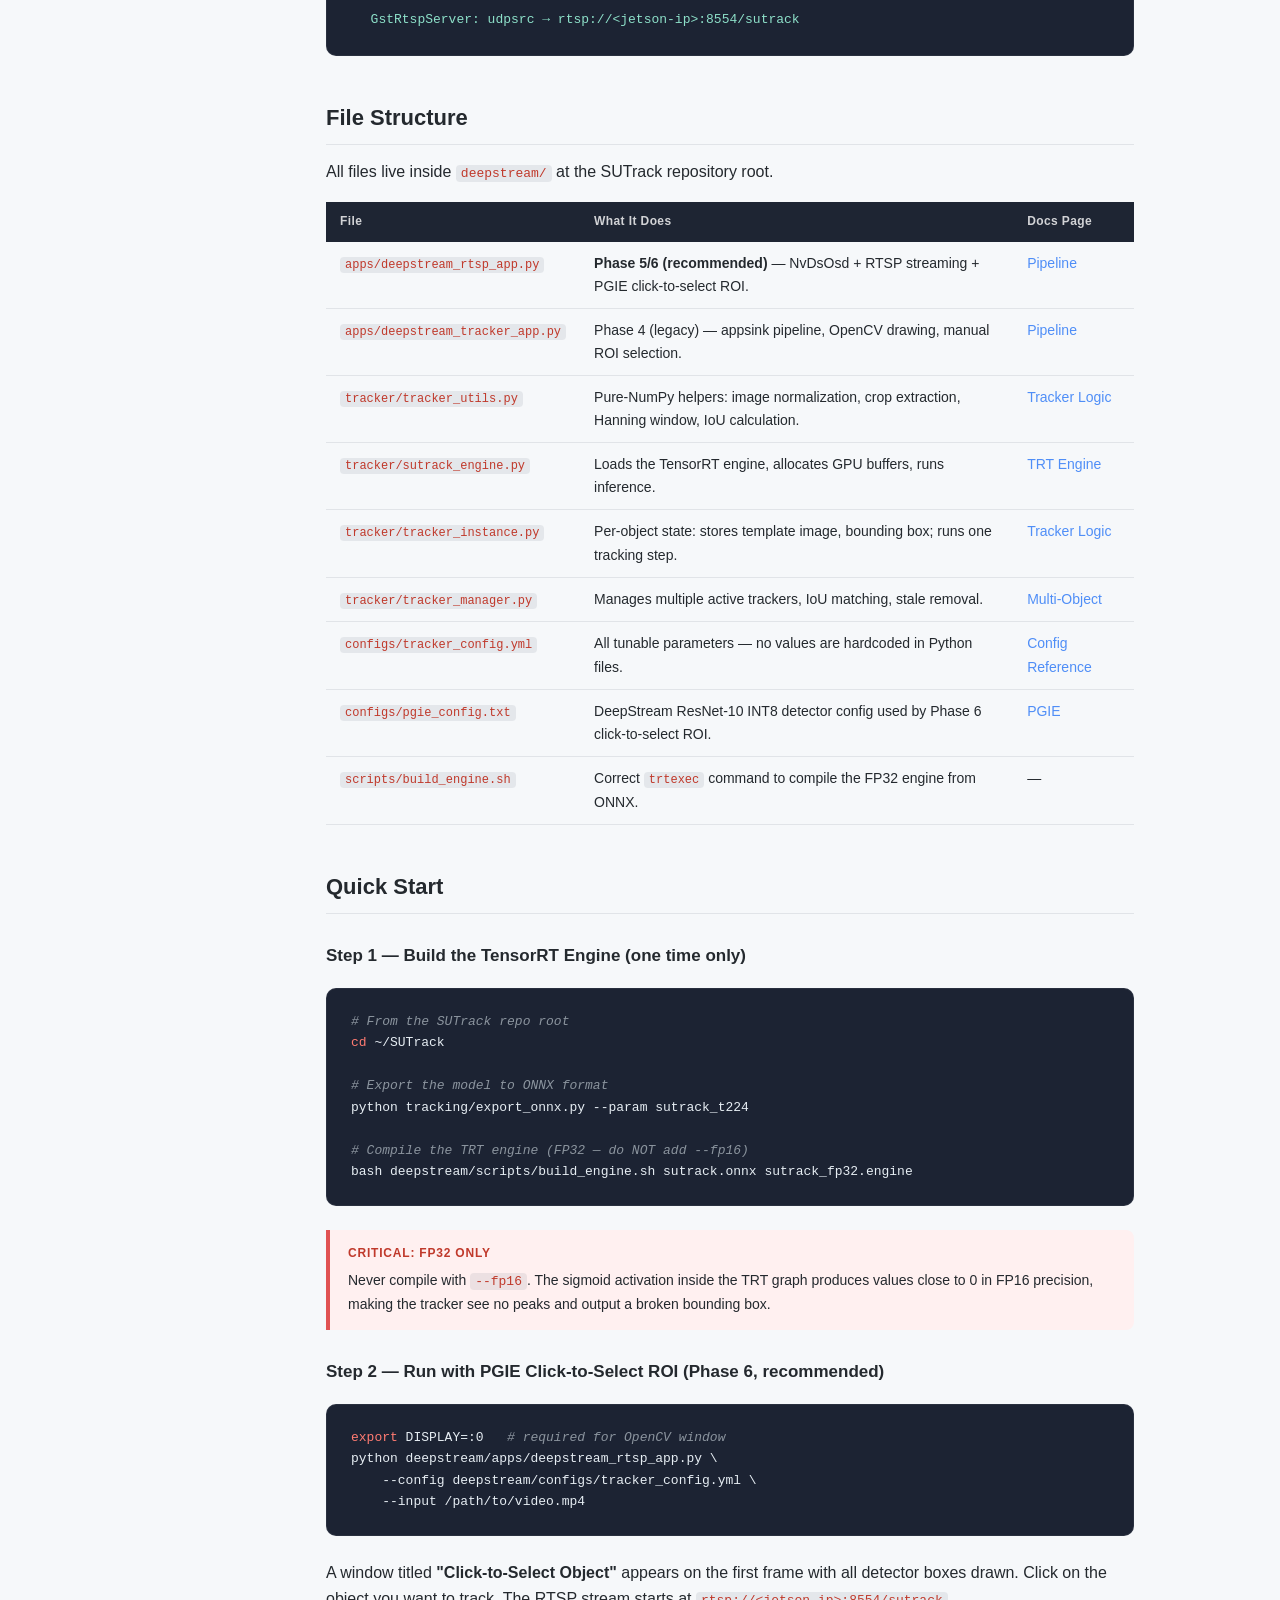
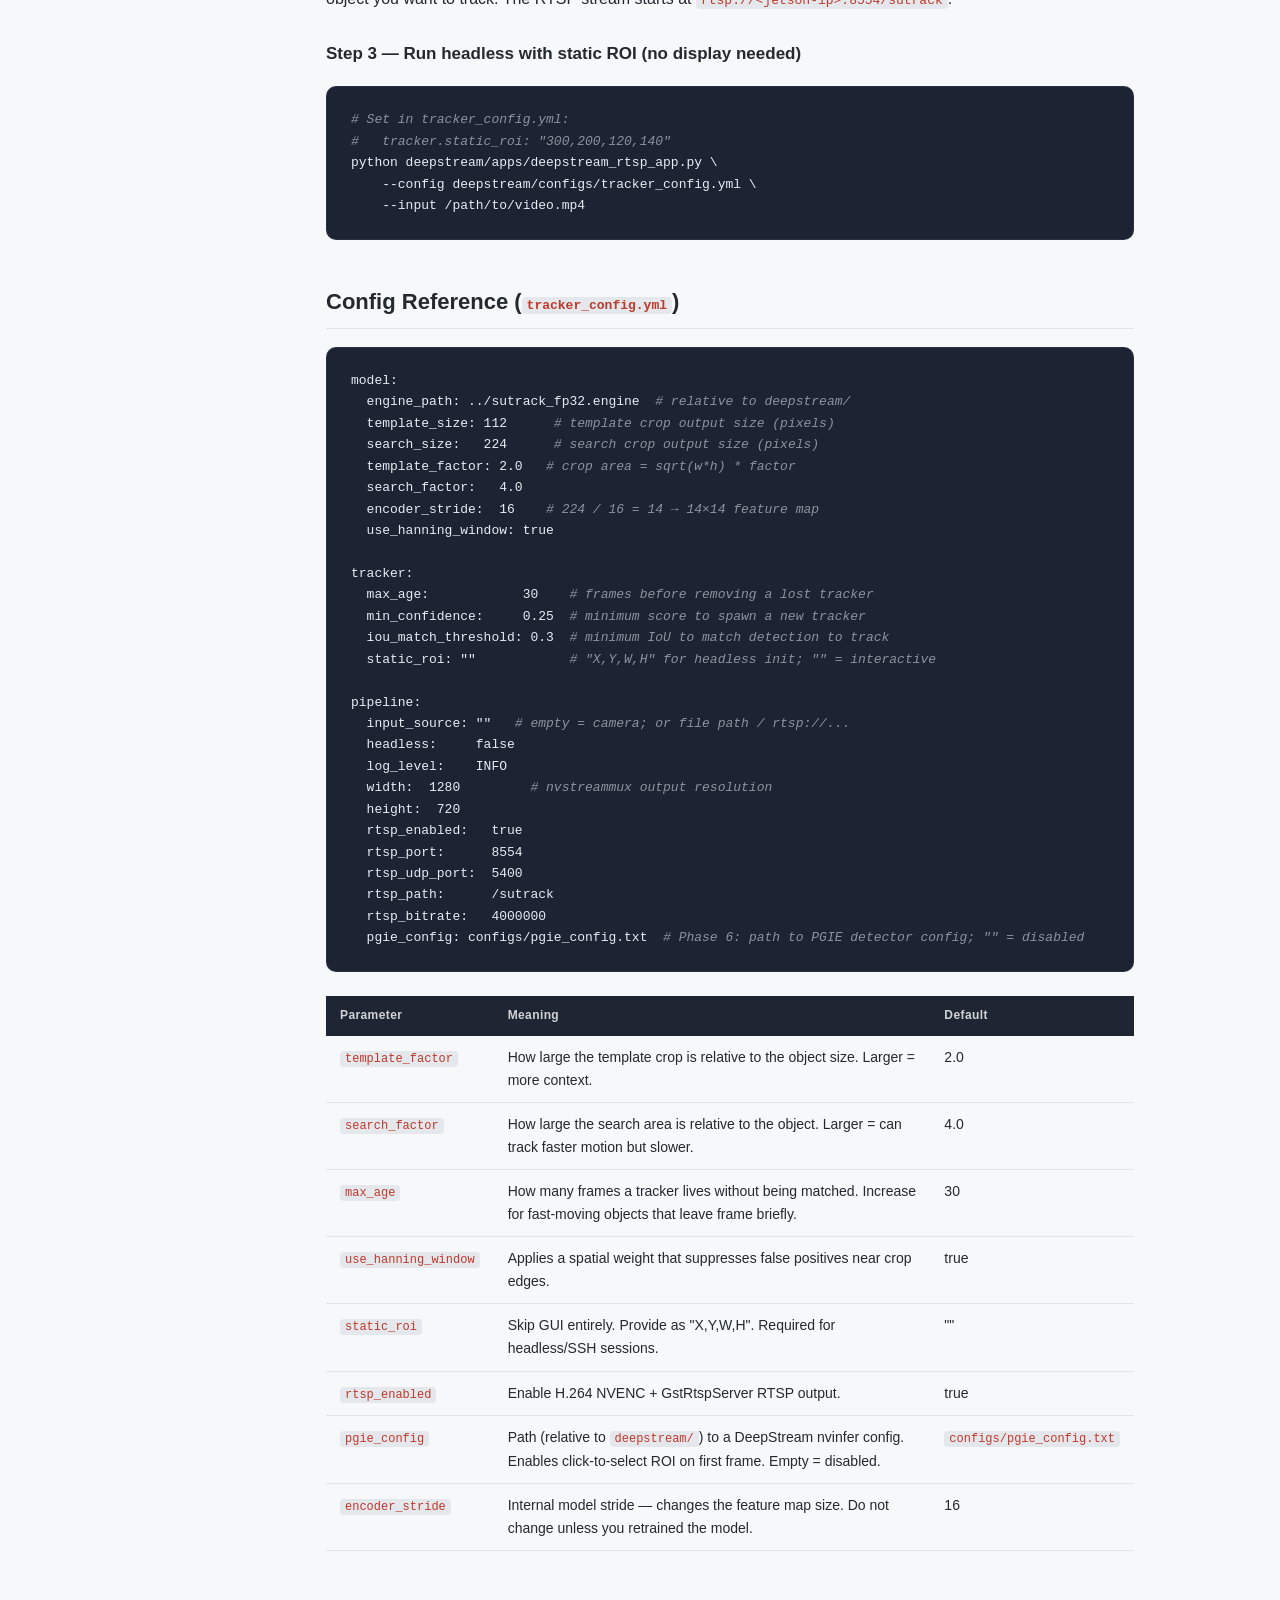
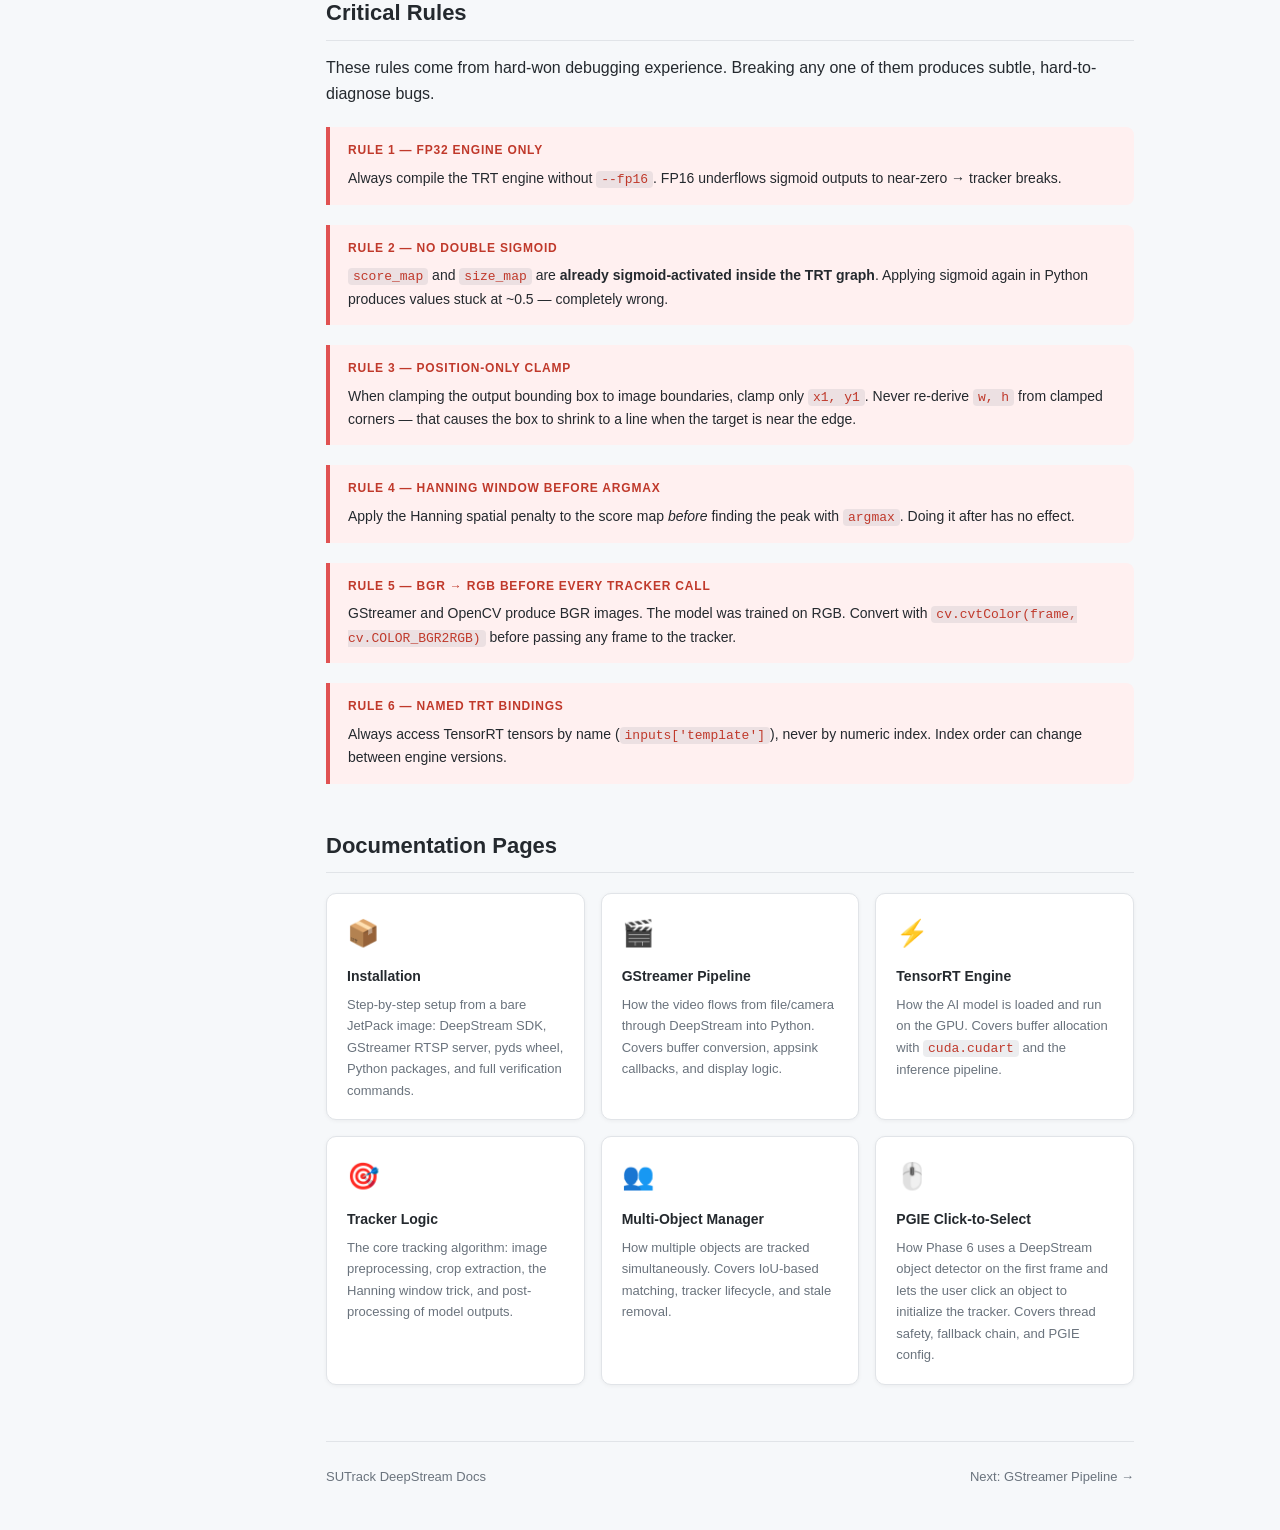
==== commit db399953: "Updated all the reference docs" ====
--- a/deepstream/docs/html/index.html
+++ b/deepstream/docs/html/index.html
@@ -22,6 +22,9 @@
   <nav>
     <a href="index.html" class="active">
       <span class="nav-icon">🏠</span> Overview
+    </a>
+    <a href="install.html">
+      <span class="nav-icon">📦</span> Installation
     </a>
     <a href="pipeline.html">
       <span class="nav-icon">🎬</span> GStreamer Pipeline
@@ -296,6 +299,11 @@
   <!-- ── Pages Guide ───────────────────────────────────── -->
   <h2>Documentation Pages</h2>
   <div class="card-grid">
+    <a class="card" href="install.html" style="text-decoration:none;color:inherit;">
+      <div class="card-icon">📦</div>
+      <h4>Installation</h4>
+      <p>Step-by-step setup from a bare JetPack image: DeepStream SDK, GStreamer RTSP server, pyds wheel, Python packages, and full verification commands.</p>
+    </a>
     <a class="card" href="pipeline.html" style="text-decoration:none;color:inherit;">
       <div class="card-icon">🎬</div>
       <h4>GStreamer Pipeline</h4>
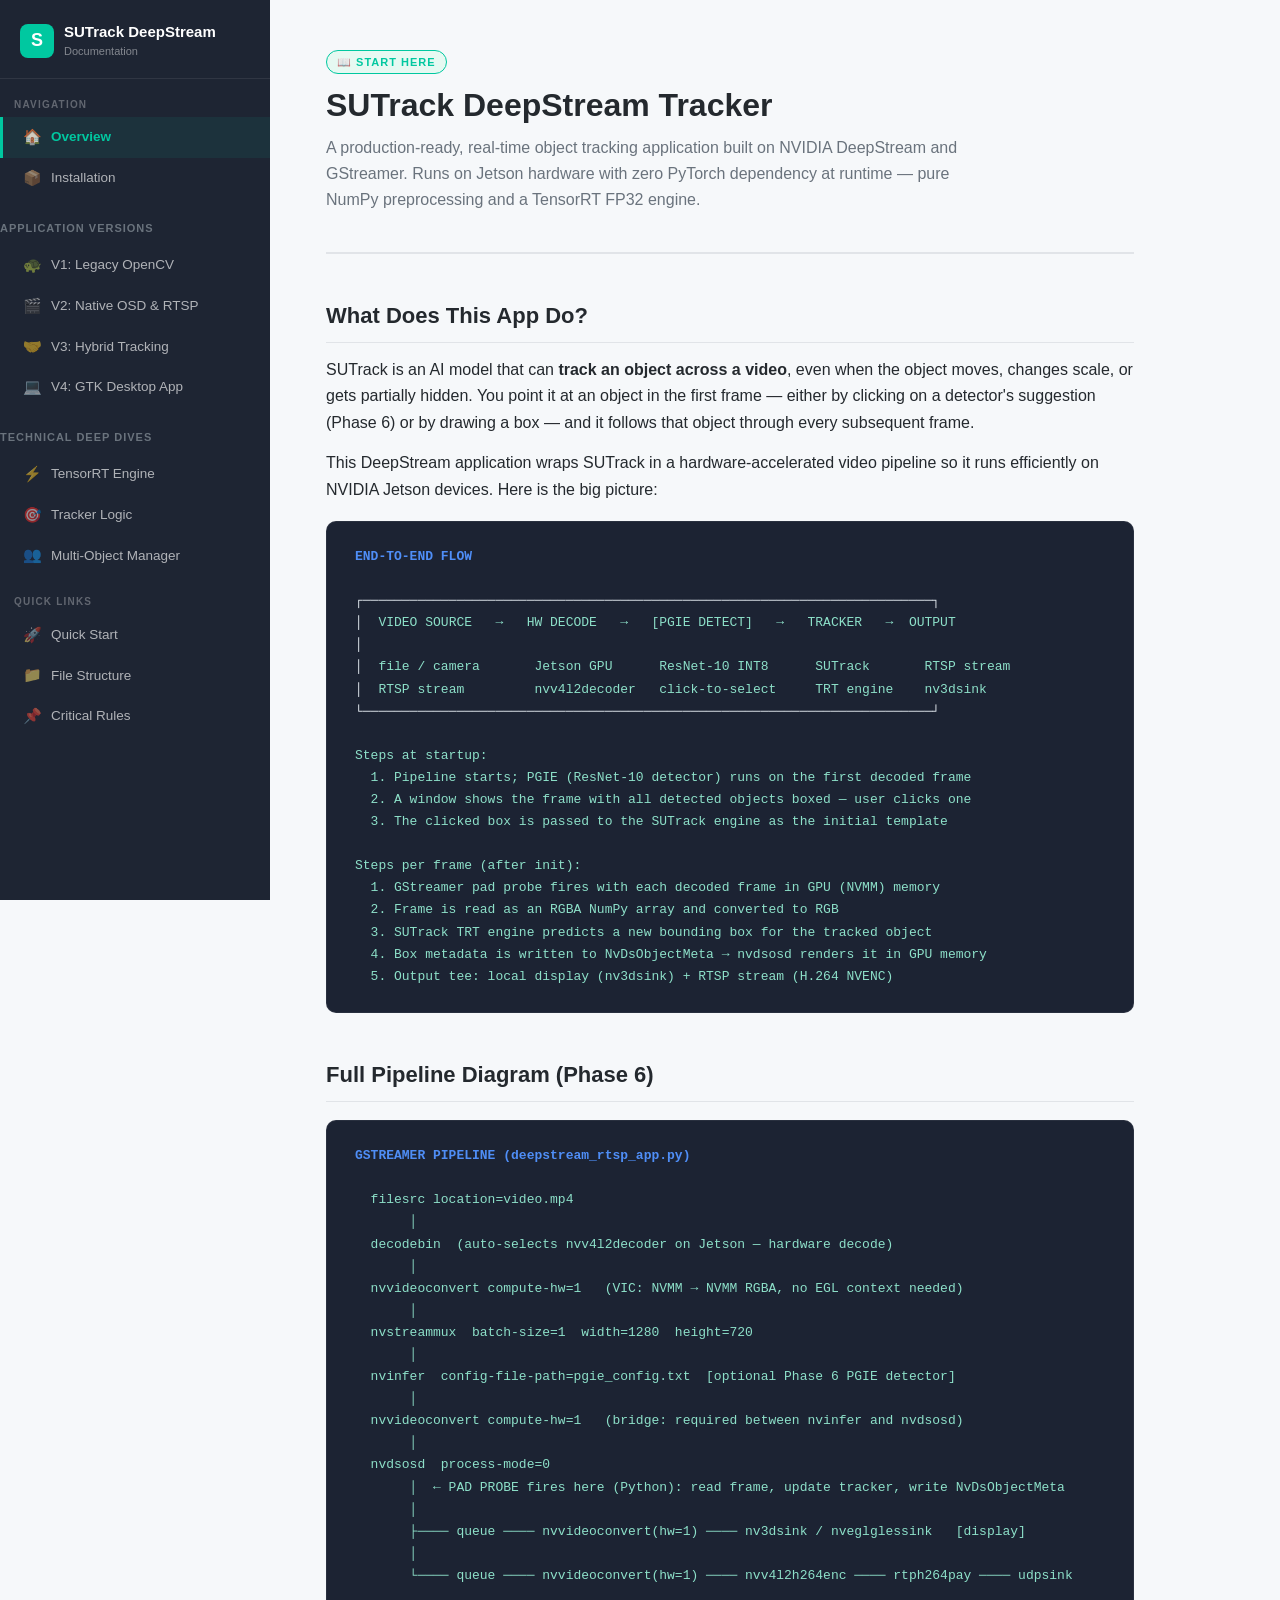
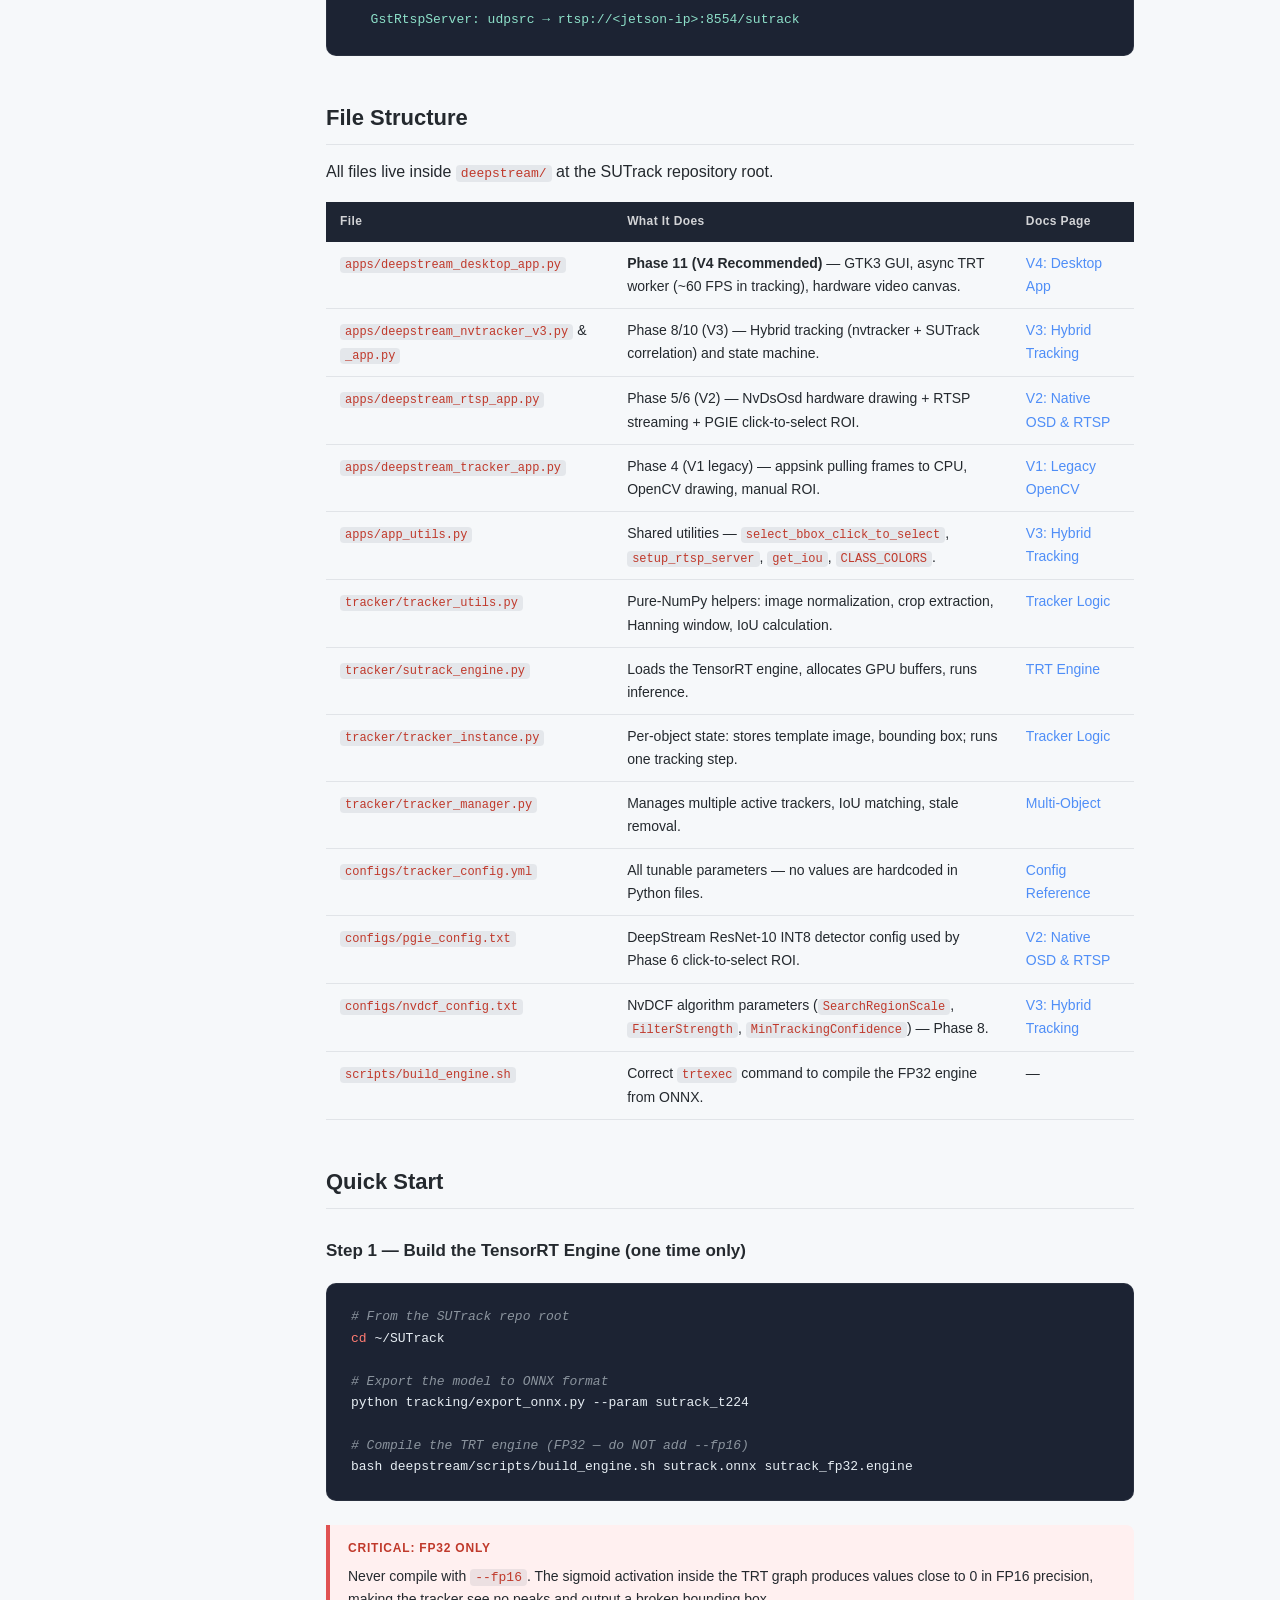
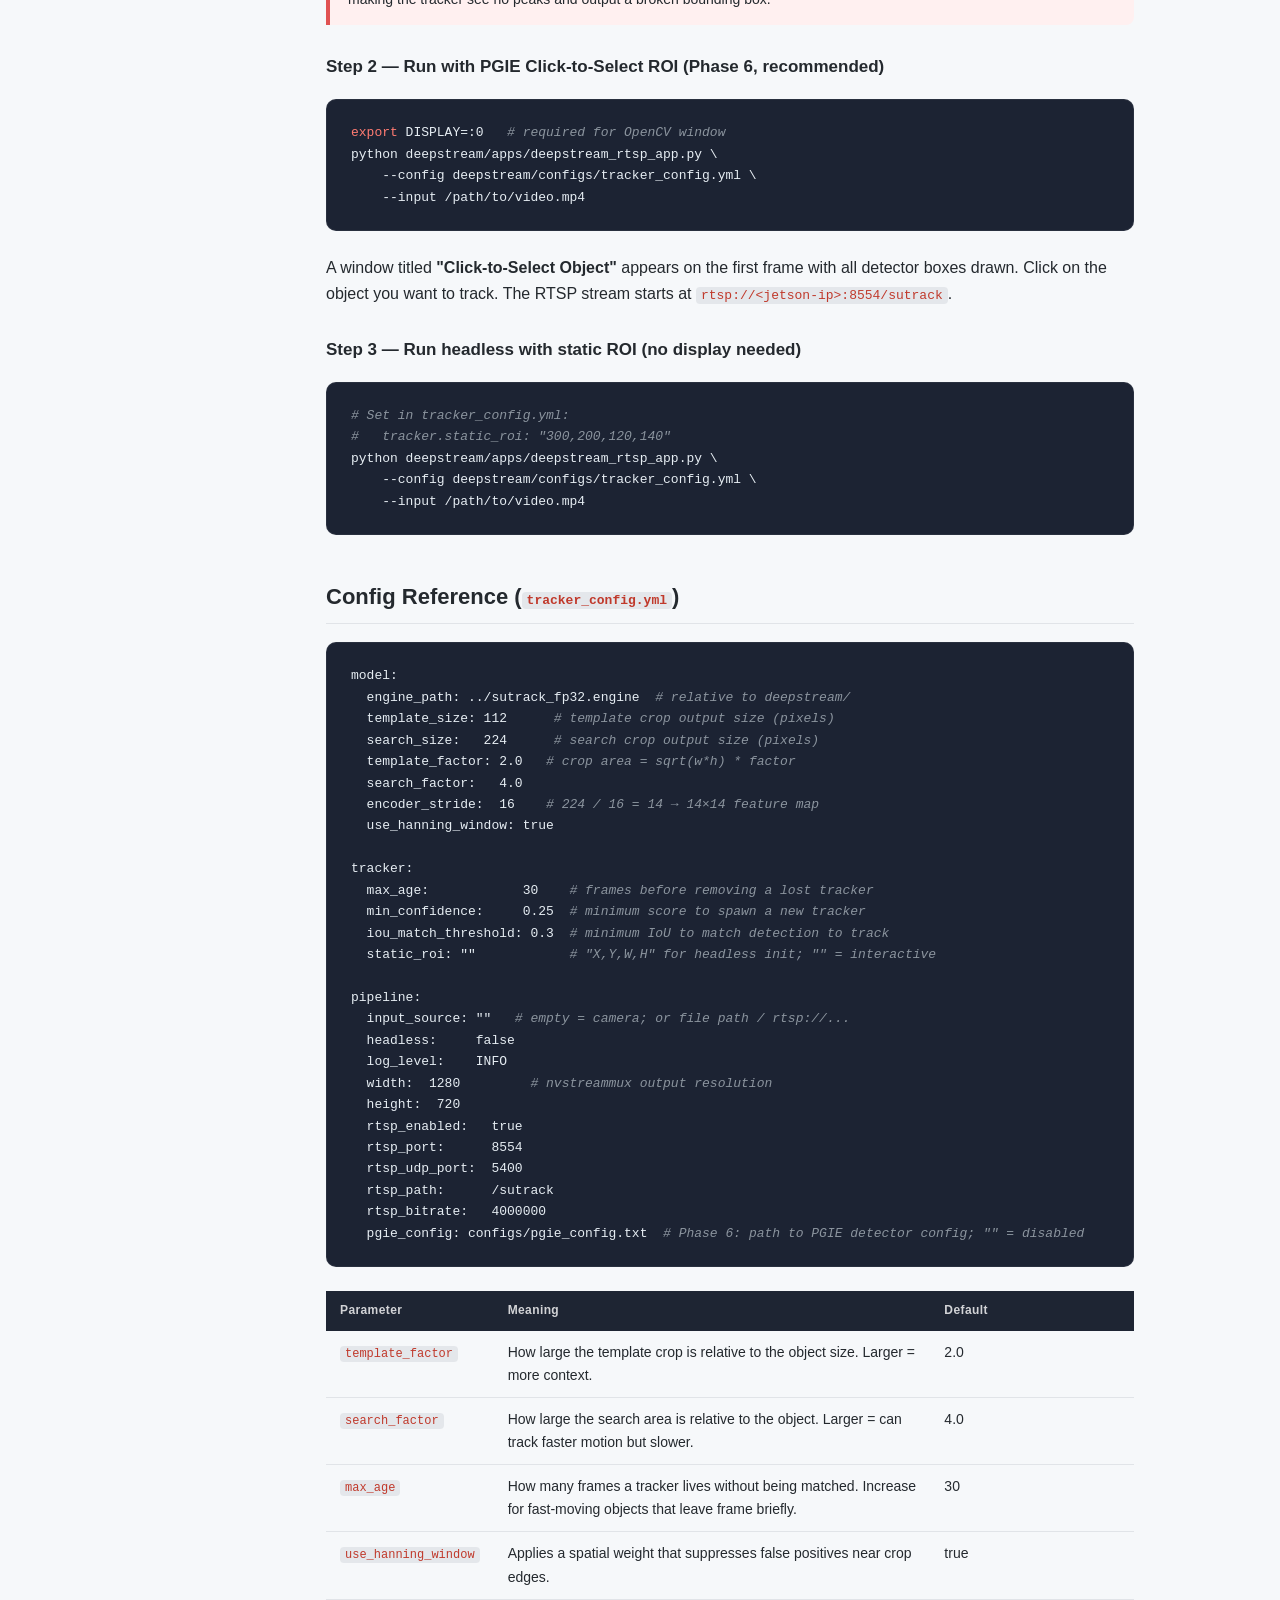
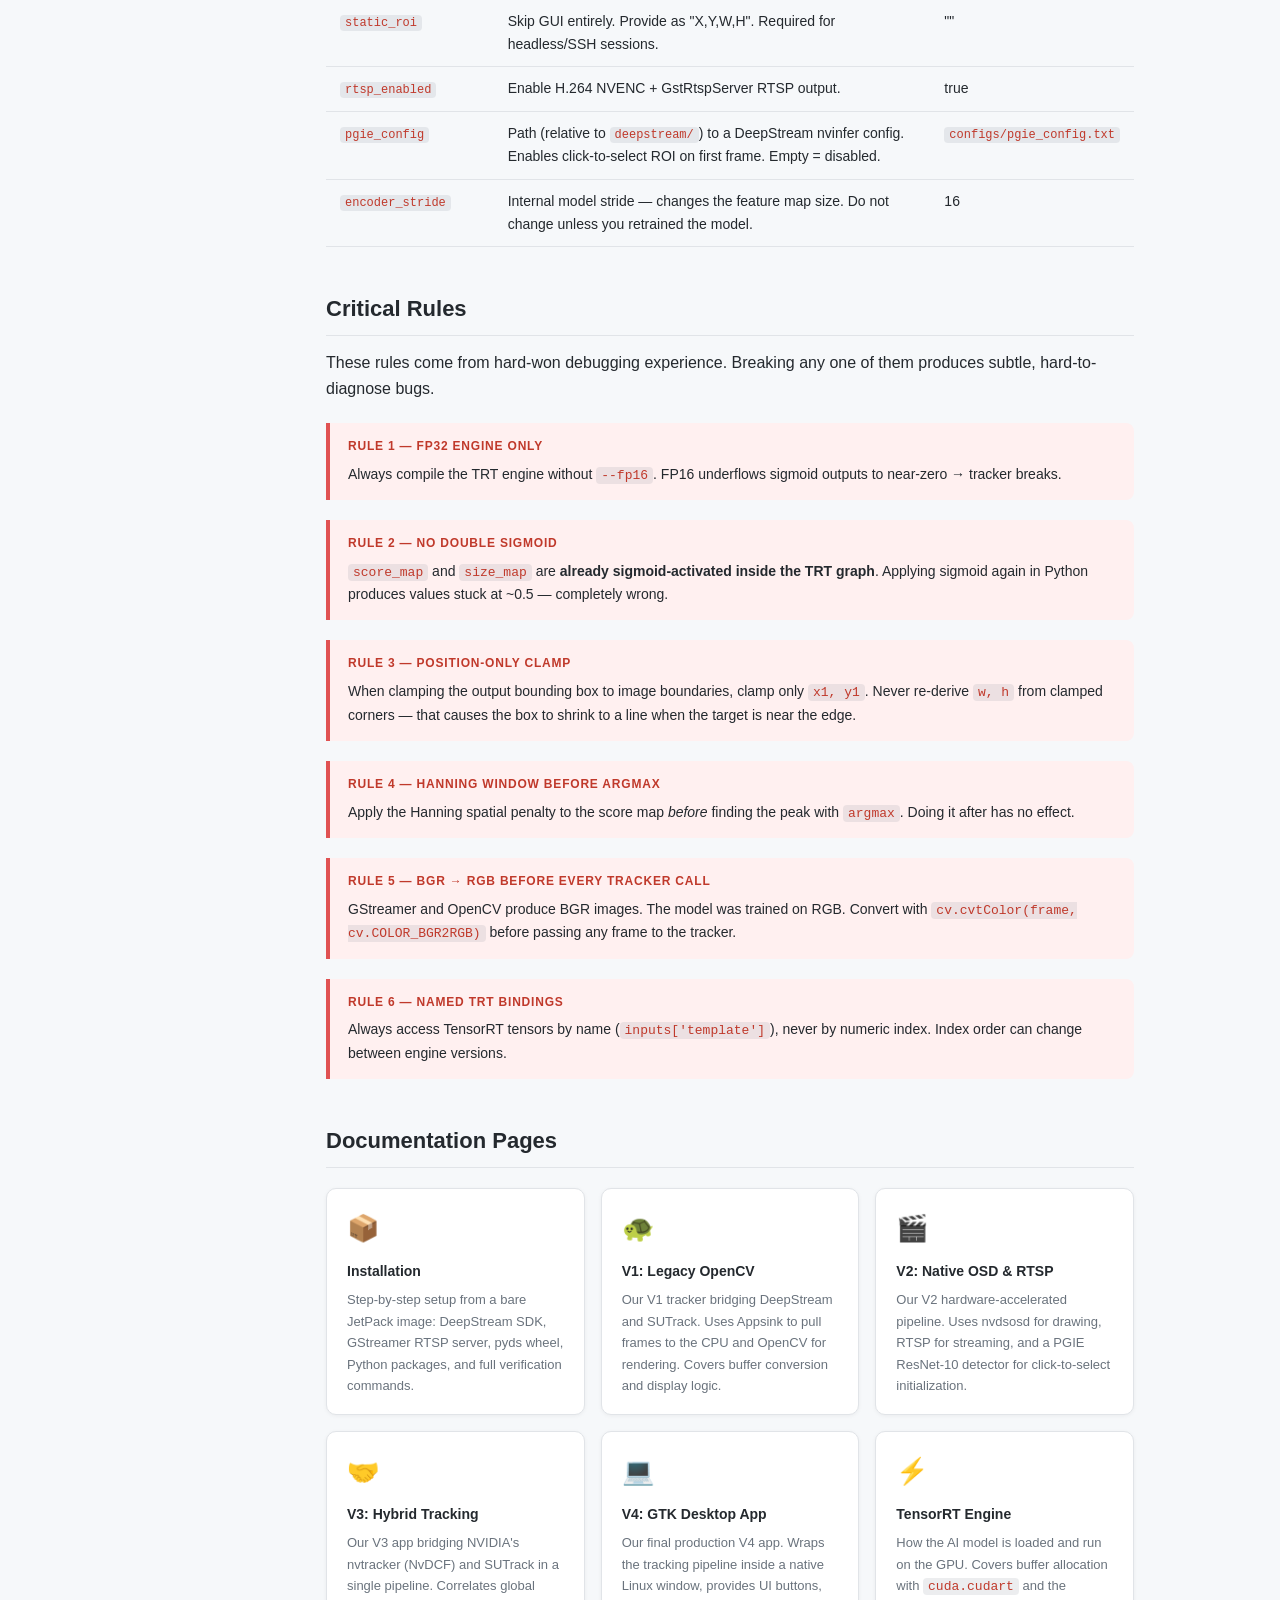
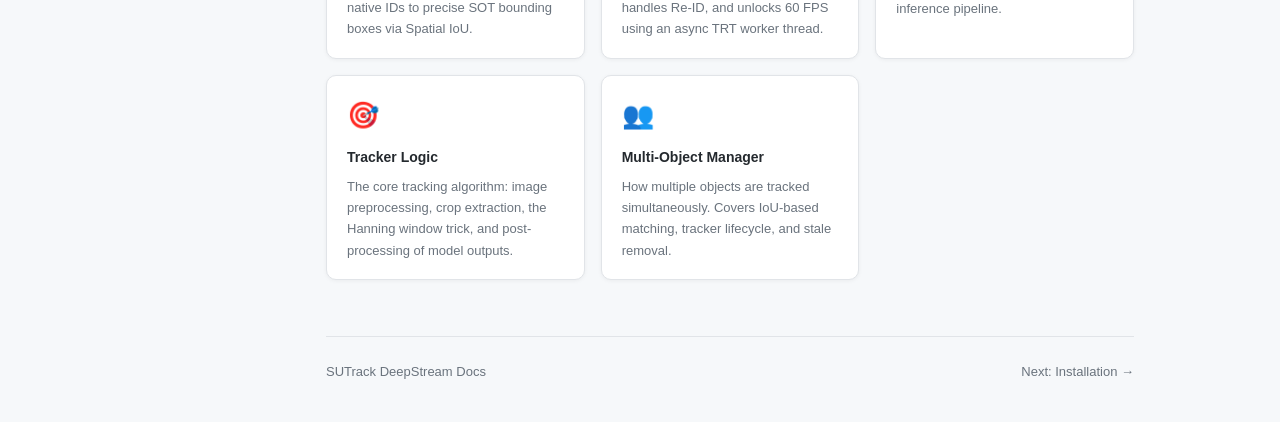
==== commit 7240e12b: "feat: Desktop Application. Provision to toggle with keys to select Object" ====
--- a/deepstream/docs/html/index.html
+++ b/deepstream/docs/html/index.html
@@ -20,27 +20,19 @@
 
   <div class="sidebar-section">Navigation</div>
   <nav>
-    <a href="index.html" class="active">
-      <span class="nav-icon">🏠</span> Overview
-    </a>
-    <a href="install.html">
-      <span class="nav-icon">📦</span> Installation
-    </a>
-    <a href="pipeline.html">
-      <span class="nav-icon">🎬</span> GStreamer Pipeline
-    </a>
-    <a href="engine.html">
-      <span class="nav-icon">⚡</span> TensorRT Engine
-    </a>
-    <a href="tracker-logic.html">
-      <span class="nav-icon">🎯</span> Tracker Logic
-    </a>
-    <a href="multi-object.html">
-      <span class="nav-icon">👥</span> Multi-Object Manager
-    </a>
-    <a href="pgie.html">
-      <span class="nav-icon">🖱️</span> PGIE Click-to-Select
-    </a>
+    <a href="index.html" class="active"><span class="nav-icon">🏠</span> Overview</a>
+    <a href="install.html"><span class="nav-icon">📦</span> Installation</a>
+    
+    <div style="margin: 20px 0 8px 0; font-size: 11px; text-transform: uppercase; letter-spacing: 1px; color: var(--muted); font-weight: 600;">Application Versions</div>
+    <a href="v1_legacy.html"><span class="nav-icon">🐢</span> V1: Legacy OpenCV</a>
+    <a href="v2_native.html"><span class="nav-icon">🎬</span> V2: Native OSD &amp; RTSP</a>
+    <a href="v3_hybrid.html"><span class="nav-icon">🤝</span> V3: Hybrid Tracking</a>
+    <a href="v4_desktop.html"><span class="nav-icon">💻</span> V4: GTK Desktop App</a>
+
+    <div style="margin: 20px 0 8px 0; font-size: 11px; text-transform: uppercase; letter-spacing: 1px; color: var(--muted); font-weight: 600;">Technical Deep Dives</div>
+    <a href="engine.html"><span class="nav-icon">⚡</span> TensorRT Engine</a>
+    <a href="tracker-logic.html"><span class="nav-icon">🎯</span> Tracker Logic</a>
+    <a href="multi-object.html"><span class="nav-icon">👥</span> Multi-Object Manager</a>
   </nav>
 
   <div class="sidebar-section">Quick Links</div>
@@ -137,14 +129,29 @@
     </thead>
     <tbody>
       <tr>
+        <td><code>apps/deepstream_desktop_app.py</code></td>
+        <td><strong>Phase 11 (V4 Recommended)</strong> — GTK3 GUI, async TRT worker (~60 FPS in tracking), hardware video canvas.</td>
+        <td><a href="v4_desktop.html">V4: Desktop App</a></td>
+      </tr>
+      <tr>
+        <td><code>apps/deepstream_nvtracker_v3.py</code> &amp; <code>_app.py</code></td>
+        <td>Phase 8/10 (V3) — Hybrid tracking (nvtracker + SUTrack correlation) and state machine.</td>
+        <td><a href="v3_hybrid.html">V3: Hybrid Tracking</a></td>
+      </tr>
+      <tr>
         <td><code>apps/deepstream_rtsp_app.py</code></td>
-        <td><strong>Phase 5/6 (recommended)</strong> — NvDsOsd + RTSP streaming + PGIE click-to-select ROI.</td>
-        <td><a href="pipeline.html">Pipeline</a></td>
+        <td>Phase 5/6 (V2) — NvDsOsd hardware drawing + RTSP streaming + PGIE click-to-select ROI.</td>
+        <td><a href="v2_native.html">V2: Native OSD &amp; RTSP</a></td>
       </tr>
       <tr>
         <td><code>apps/deepstream_tracker_app.py</code></td>
-        <td>Phase 4 (legacy) — appsink pipeline, OpenCV drawing, manual ROI selection.</td>
-        <td><a href="pipeline.html">Pipeline</a></td>
+        <td>Phase 4 (V1 legacy) — appsink pulling frames to CPU, OpenCV drawing, manual ROI.</td>
+        <td><a href="v1_legacy.html">V1: Legacy OpenCV</a></td>
+      </tr>
+      <tr>
+        <td><code>apps/app_utils.py</code></td>
+        <td>Shared utilities — <code>select_bbox_click_to_select</code>, <code>setup_rtsp_server</code>, <code>get_iou</code>, <code>CLASS_COLORS</code>.</td>
+        <td><a href="v3_hybrid.html#app-utils">V3: Hybrid Tracking</a></td>
       </tr>
       <tr>
         <td><code>tracker/tracker_utils.py</code></td>
@@ -174,7 +181,12 @@
       <tr>
         <td><code>configs/pgie_config.txt</code></td>
         <td>DeepStream ResNet-10 INT8 detector config used by Phase 6 click-to-select ROI.</td>
-        <td><a href="pgie.html">PGIE</a></td>
+        <td><a href="v2_native.html">V2: Native OSD &amp; RTSP</a></td>
+      </tr>
+      <tr>
+        <td><code>configs/nvdcf_config.txt</code></td>
+        <td>NvDCF algorithm parameters (<code>SearchRegionScale</code>, <code>FilterStrength</code>, <code>MinTrackingConfidence</code>) — Phase 8.</td>
+        <td><a href="v3_hybrid.html#config">V3: Hybrid Tracking</a></td>
       </tr>
       <tr>
         <td><code>scripts/build_engine.sh</code></td>
@@ -304,10 +316,25 @@
       <h4>Installation</h4>
       <p>Step-by-step setup from a bare JetPack image: DeepStream SDK, GStreamer RTSP server, pyds wheel, Python packages, and full verification commands.</p>
     </a>
-    <a class="card" href="pipeline.html" style="text-decoration:none;color:inherit;">
+    <a class="card" href="v1_legacy.html" style="text-decoration:none;color:inherit;">
+      <div class="card-icon">🐢</div>
+      <h4>V1: Legacy OpenCV</h4>
+      <p>Our V1 tracker bridging DeepStream and SUTrack. Uses Appsink to pull frames to the CPU and OpenCV for rendering. Covers buffer conversion and display logic.</p>
+    </a>
+    <a class="card" href="v2_native.html" style="text-decoration:none;color:inherit;">
       <div class="card-icon">🎬</div>
-      <h4>GStreamer Pipeline</h4>
-      <p>How the video flows from file/camera through DeepStream into Python. Covers buffer conversion, appsink callbacks, and display logic.</p>
+      <h4>V2: Native OSD &amp; RTSP</h4>
+      <p>Our V2 hardware-accelerated pipeline. Uses nvdsosd for drawing, RTSP for streaming, and a PGIE ResNet-10 detector for click-to-select initialization.</p>
+    </a>
+    <a class="card" href="v3_hybrid.html" style="text-decoration:none;color:inherit;">
+      <div class="card-icon">🤝</div>
+      <h4>V3: Hybrid Tracking</h4>
+      <p>Our V3 app bridging NVIDIA's nvtracker (NvDCF) and SUTrack in a single pipeline. Correlates global native IDs to precise SOT bounding boxes via Spatial IoU.</p>
+    </a>
+    <a class="card" href="v4_desktop.html" style="text-decoration:none;color:inherit;">
+      <div class="card-icon">💻</div>
+      <h4>V4: GTK Desktop App</h4>
+      <p>Our final production V4 app. Wraps the tracking pipeline inside a native Linux window, provides UI buttons, handles Re-ID, and unlocks 60 FPS using an async TRT worker thread.</p>
     </a>
     <a class="card" href="engine.html" style="text-decoration:none;color:inherit;">
       <div class="card-icon">⚡</div>
@@ -324,17 +351,12 @@
       <h4>Multi-Object Manager</h4>
       <p>How multiple objects are tracked simultaneously. Covers IoU-based matching, tracker lifecycle, and stale removal.</p>
     </a>
-    <a class="card" href="pgie.html" style="text-decoration:none;color:inherit;">
-      <div class="card-icon">🖱️</div>
-      <h4>PGIE Click-to-Select</h4>
-      <p>How Phase 6 uses a DeepStream object detector on the first frame and lets the user click an object to initialize the tracker. Covers thread safety, fallback chain, and PGIE config.</p>
-    </a>
   </div>
 
   <div class="page-footer">
     <span style="font-size:13px;color:var(--muted)">SUTrack DeepStream Docs</span>
     <div class="nav-links">
-      <a href="pipeline.html">Next: GStreamer Pipeline →</a>
+      <a href="install.html">Next: Installation →</a>
     </div>
   </div>
 
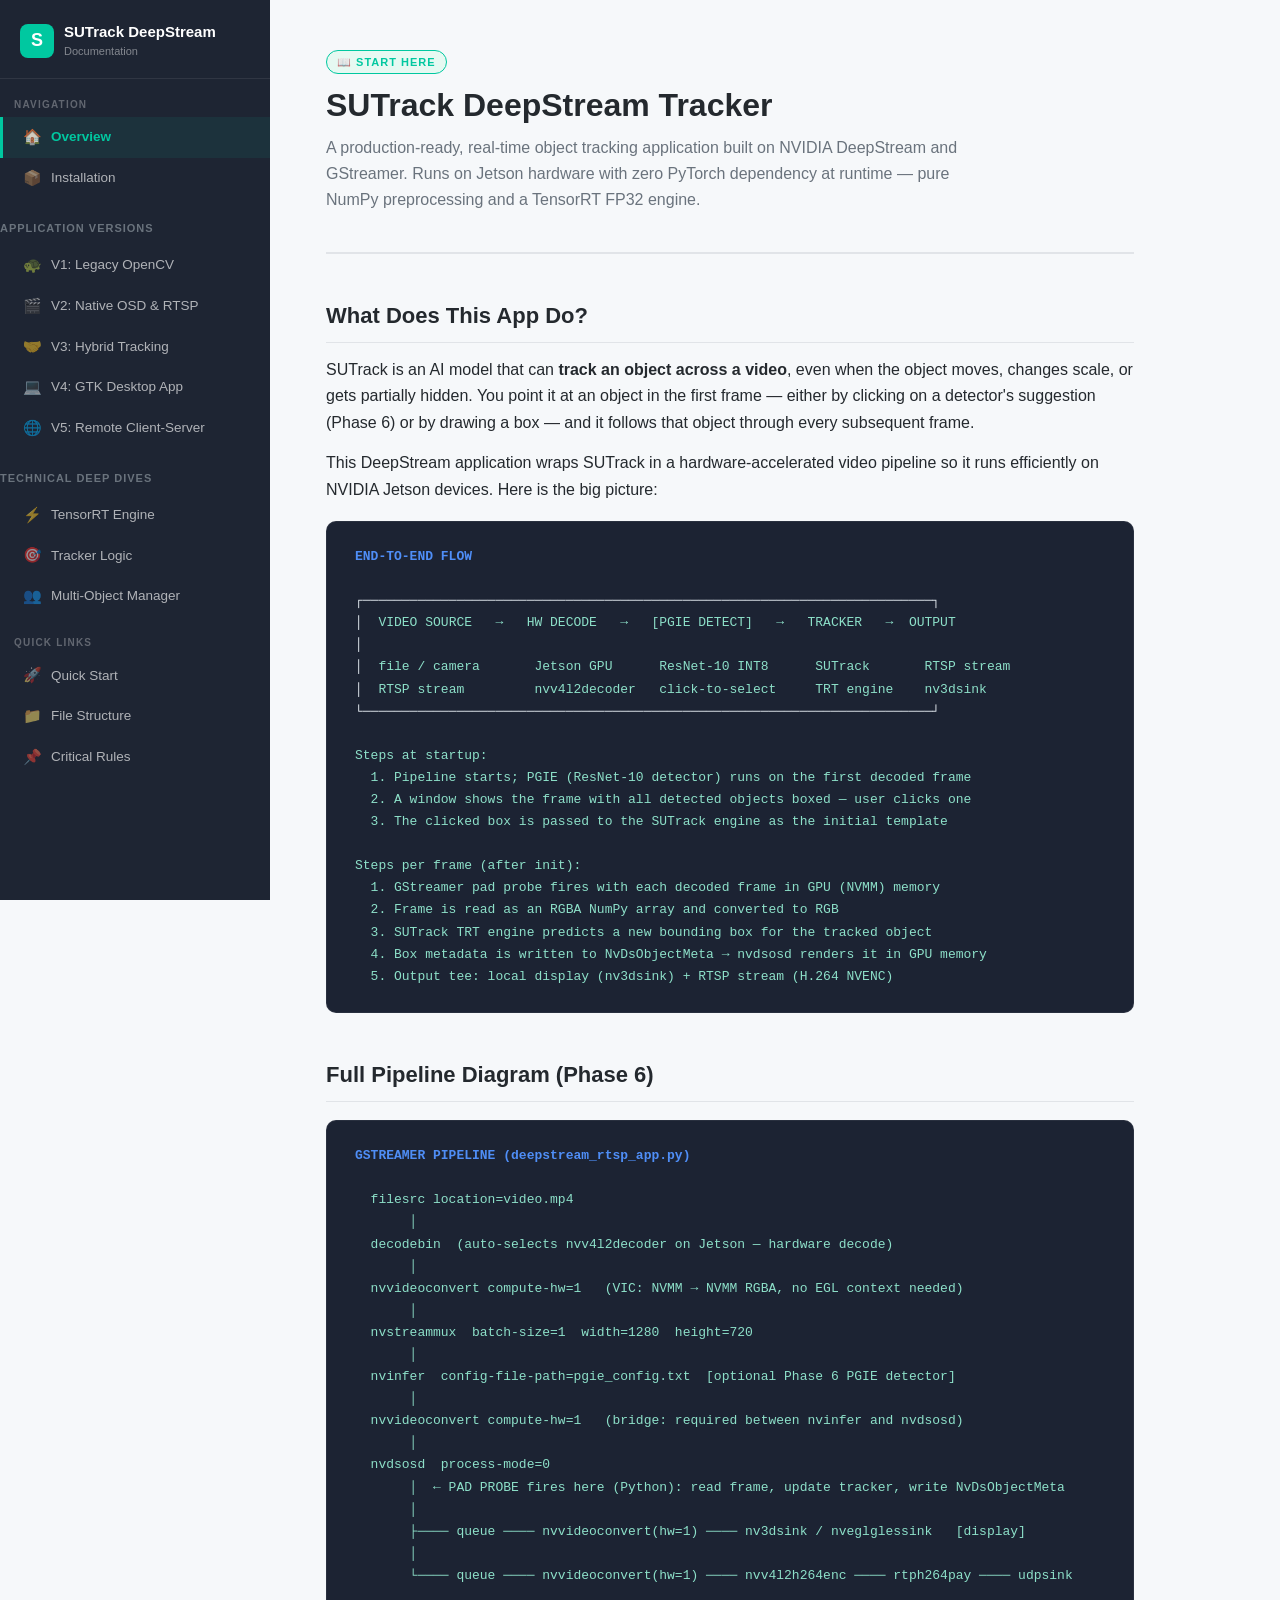
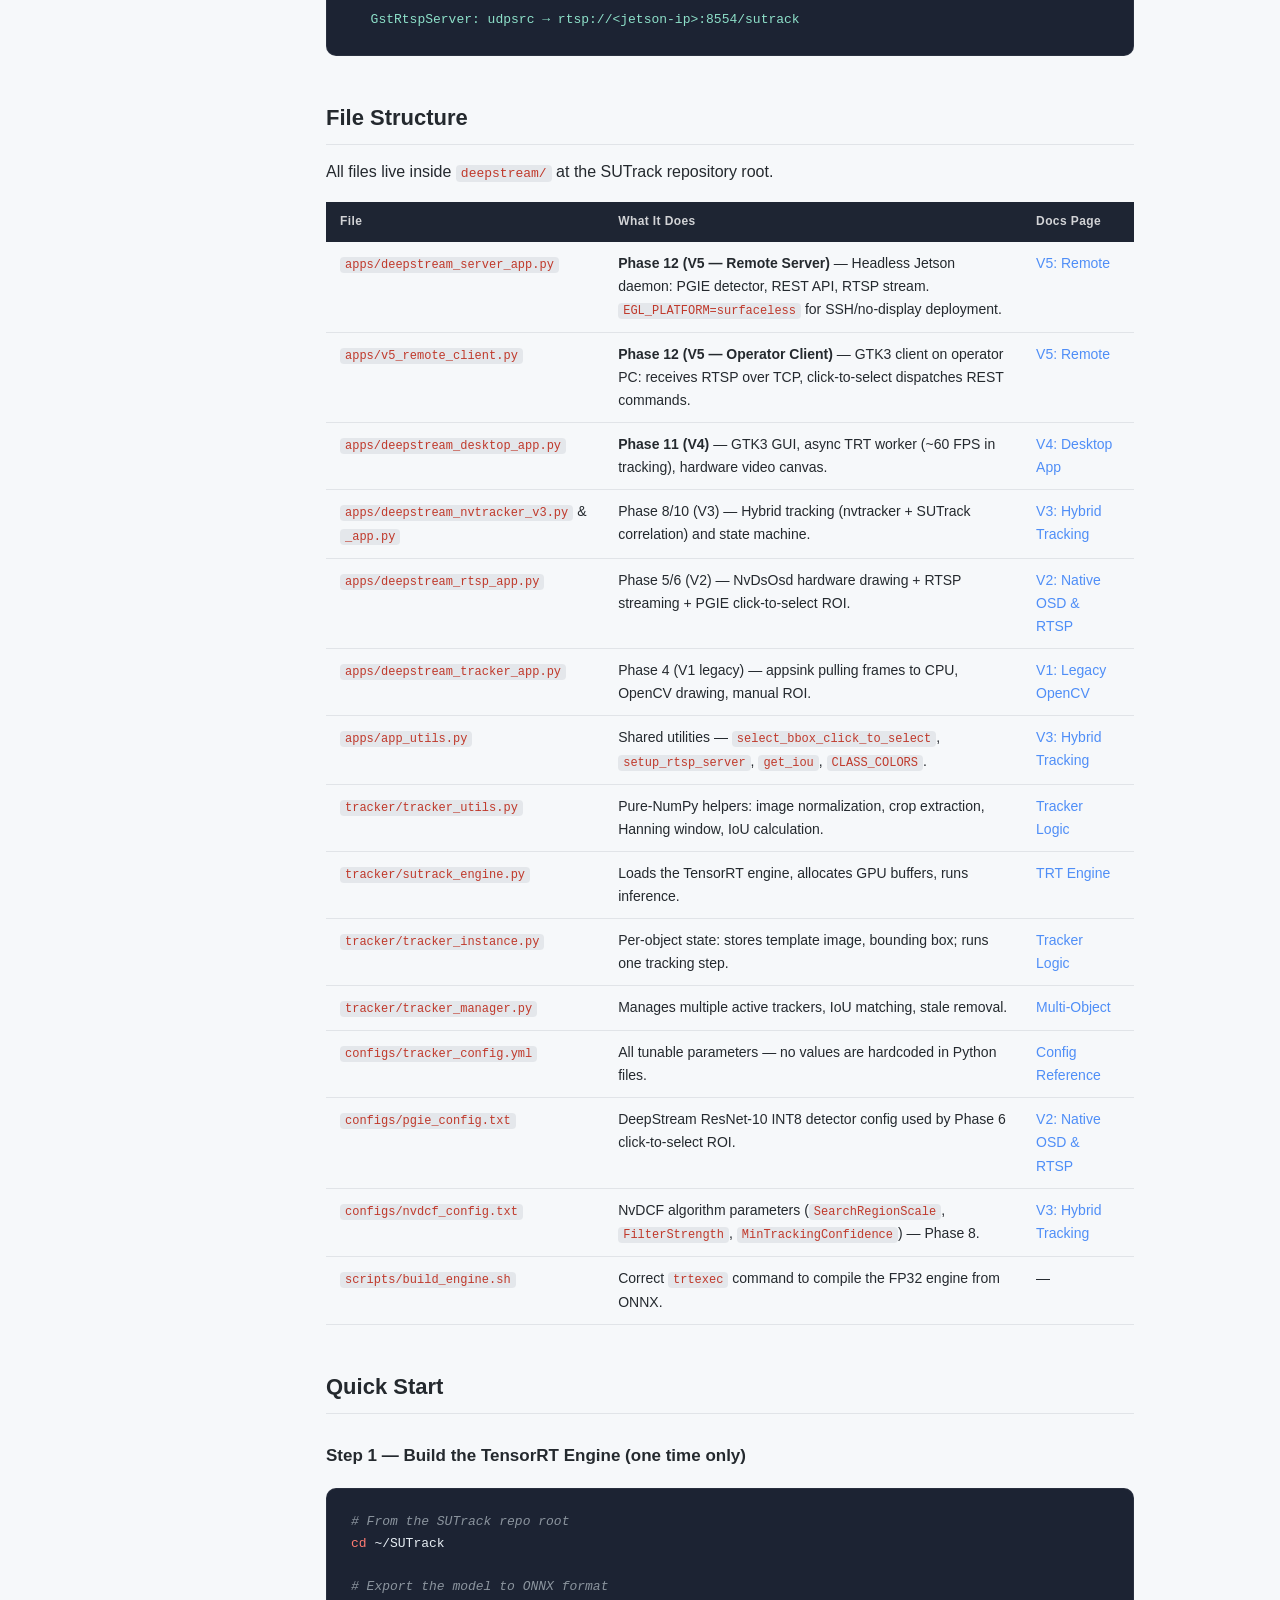
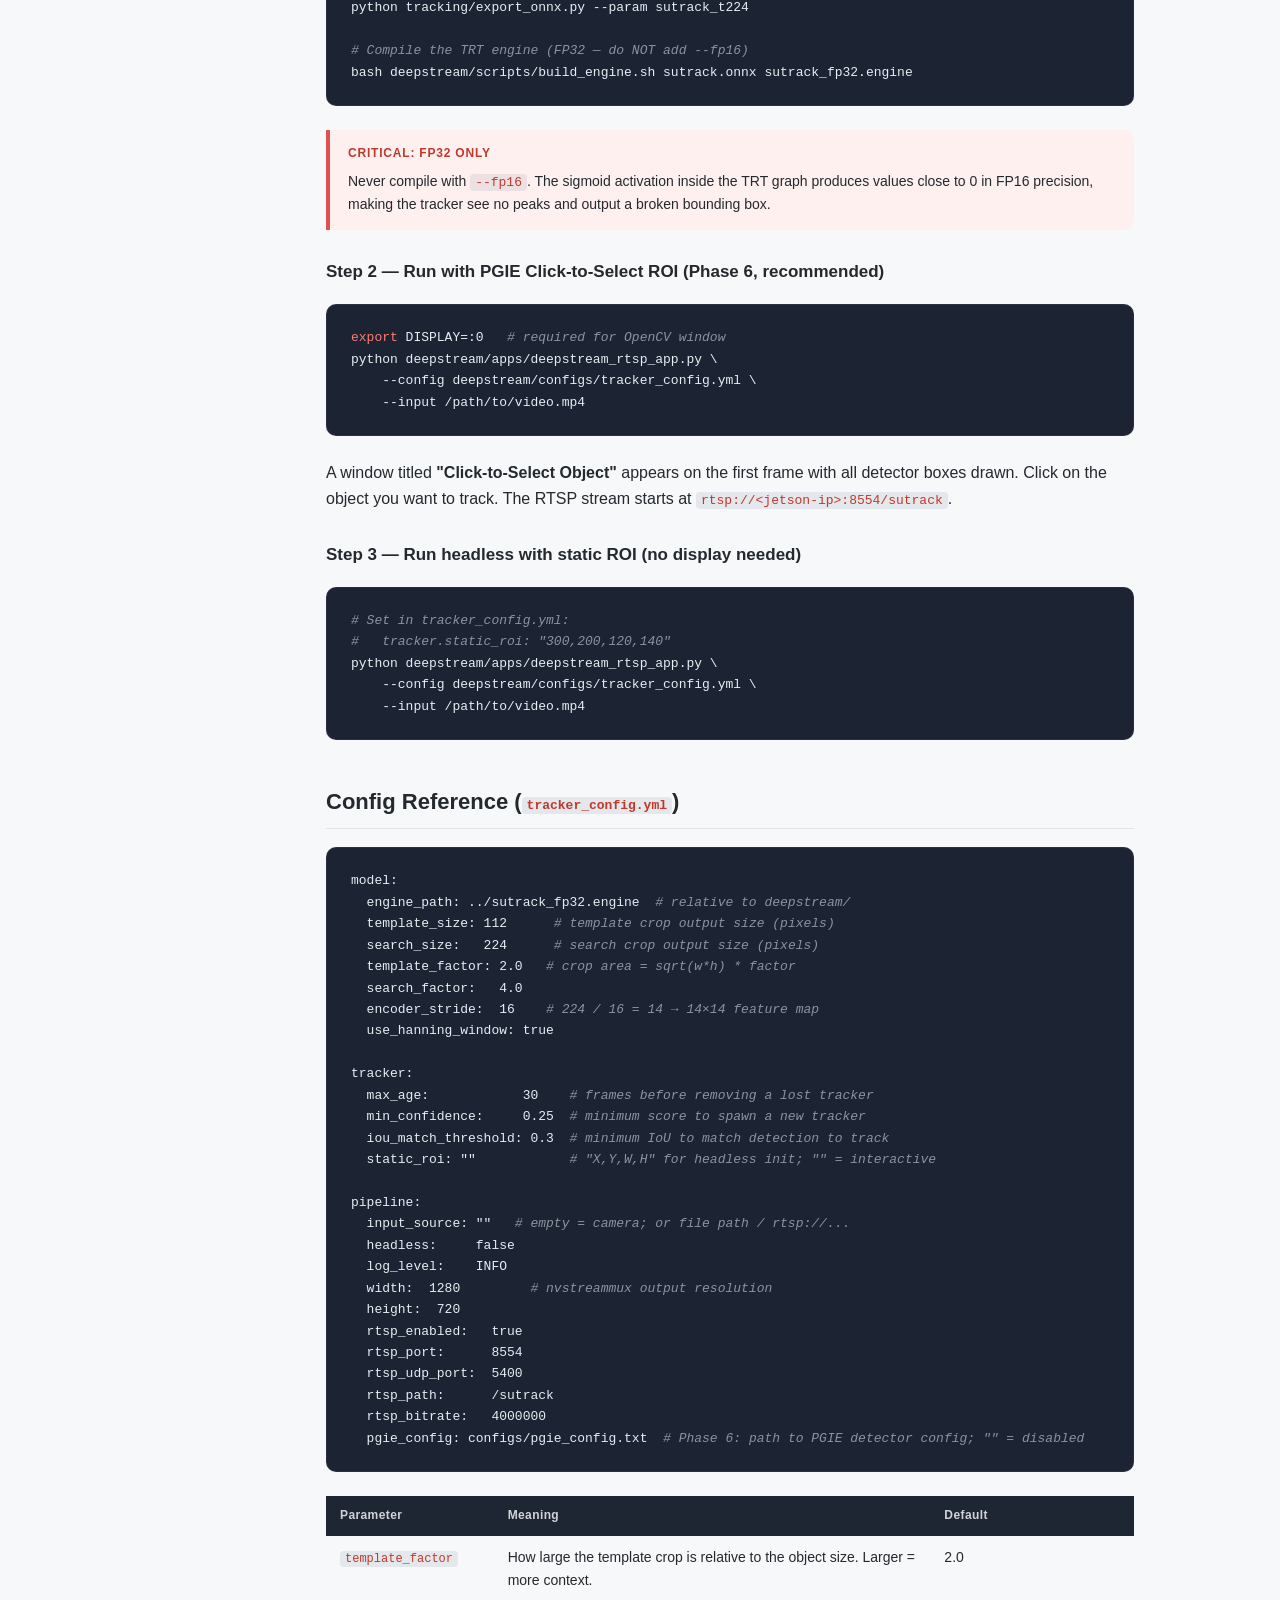
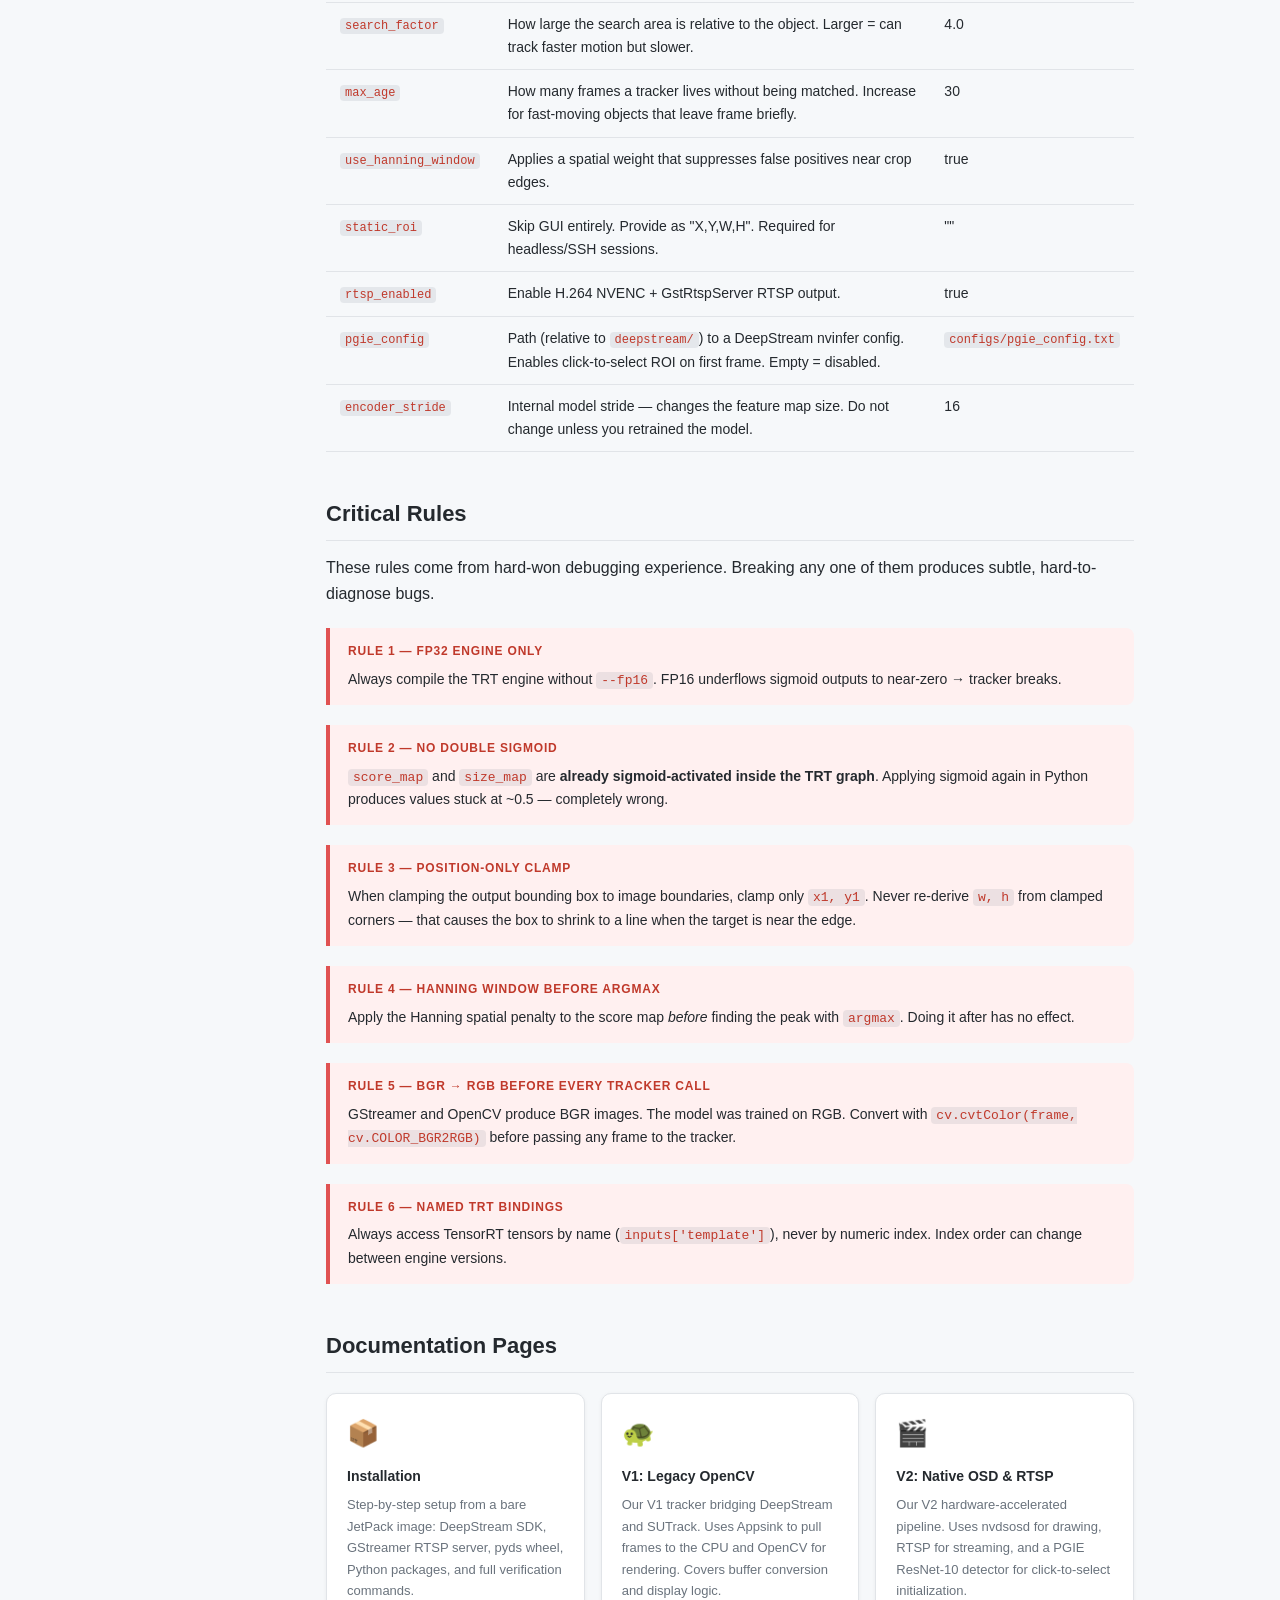
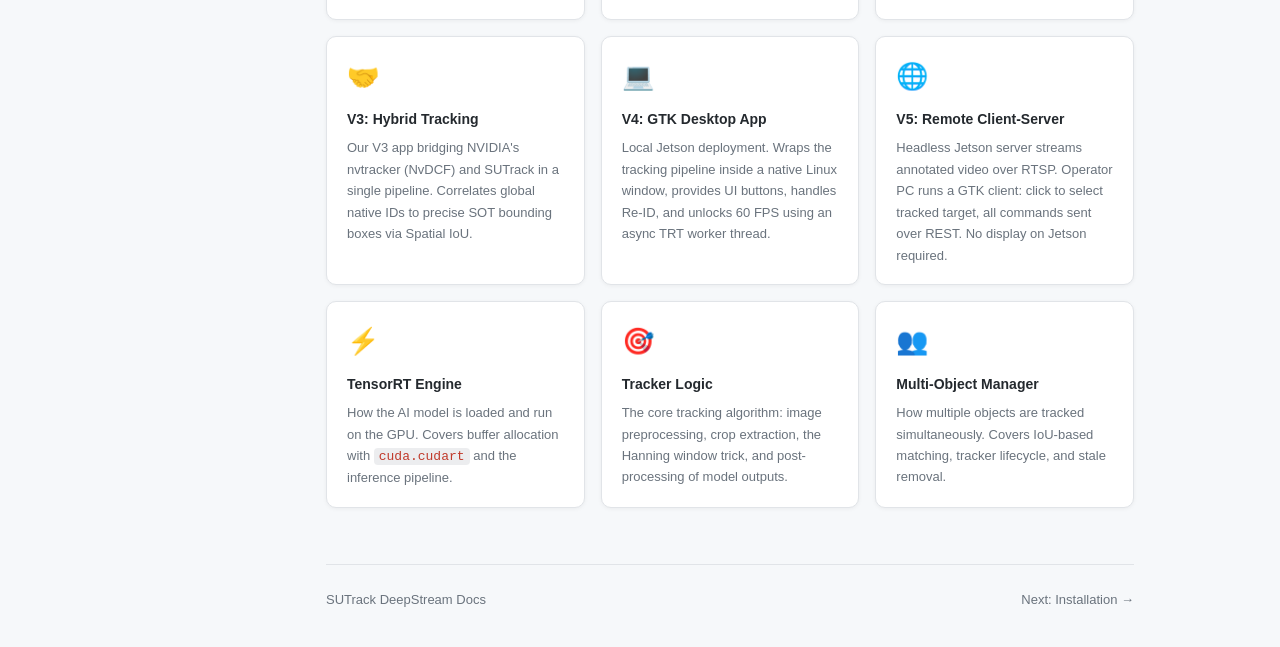
==== commit db837444: "feat: app v5, accessing the application remotely" ====
--- a/deepstream/docs/html/index.html
+++ b/deepstream/docs/html/index.html
@@ -28,6 +28,7 @@
     <a href="v2_native.html"><span class="nav-icon">🎬</span> V2: Native OSD &amp; RTSP</a>
     <a href="v3_hybrid.html"><span class="nav-icon">🤝</span> V3: Hybrid Tracking</a>
     <a href="v4_desktop.html"><span class="nav-icon">💻</span> V4: GTK Desktop App</a>
+    <a href="v5_remote.html"><span class="nav-icon">🌐</span> V5: Remote Client-Server</a>
 
     <div style="margin: 20px 0 8px 0; font-size: 11px; text-transform: uppercase; letter-spacing: 1px; color: var(--muted); font-weight: 600;">Technical Deep Dives</div>
     <a href="engine.html"><span class="nav-icon">⚡</span> TensorRT Engine</a>
@@ -129,8 +130,18 @@
     </thead>
     <tbody>
       <tr>
+        <td><code>apps/deepstream_server_app.py</code></td>
+        <td><strong>Phase 12 (V5 — Remote Server)</strong> — Headless Jetson daemon: PGIE detector, REST API, RTSP stream. <code>EGL_PLATFORM=surfaceless</code> for SSH/no-display deployment.</td>
+        <td><a href="v5_remote.html">V5: Remote</a></td>
+      </tr>
+      <tr>
+        <td><code>apps/v5_remote_client.py</code></td>
+        <td><strong>Phase 12 (V5 — Operator Client)</strong> — GTK3 client on operator PC: receives RTSP over TCP, click-to-select dispatches REST commands.</td>
+        <td><a href="v5_remote.html">V5: Remote</a></td>
+      </tr>
+      <tr>
         <td><code>apps/deepstream_desktop_app.py</code></td>
-        <td><strong>Phase 11 (V4 Recommended)</strong> — GTK3 GUI, async TRT worker (~60 FPS in tracking), hardware video canvas.</td>
+        <td><strong>Phase 11 (V4)</strong> — GTK3 GUI, async TRT worker (~60 FPS in tracking), hardware video canvas.</td>
         <td><a href="v4_desktop.html">V4: Desktop App</a></td>
       </tr>
       <tr>
@@ -334,7 +345,12 @@
     <a class="card" href="v4_desktop.html" style="text-decoration:none;color:inherit;">
       <div class="card-icon">💻</div>
       <h4>V4: GTK Desktop App</h4>
-      <p>Our final production V4 app. Wraps the tracking pipeline inside a native Linux window, provides UI buttons, handles Re-ID, and unlocks 60 FPS using an async TRT worker thread.</p>
+      <p>Local Jetson deployment. Wraps the tracking pipeline inside a native Linux window, provides UI buttons, handles Re-ID, and unlocks 60 FPS using an async TRT worker thread.</p>
+    </a>
+    <a class="card" href="v5_remote.html" style="text-decoration:none;color:inherit;">
+      <div class="card-icon">🌐</div>
+      <h4>V5: Remote Client-Server</h4>
+      <p>Headless Jetson server streams annotated video over RTSP. Operator PC runs a GTK client: click to select tracked target, all commands sent over REST. No display on Jetson required.</p>
     </a>
     <a class="card" href="engine.html" style="text-decoration:none;color:inherit;">
       <div class="card-icon">⚡</div>
